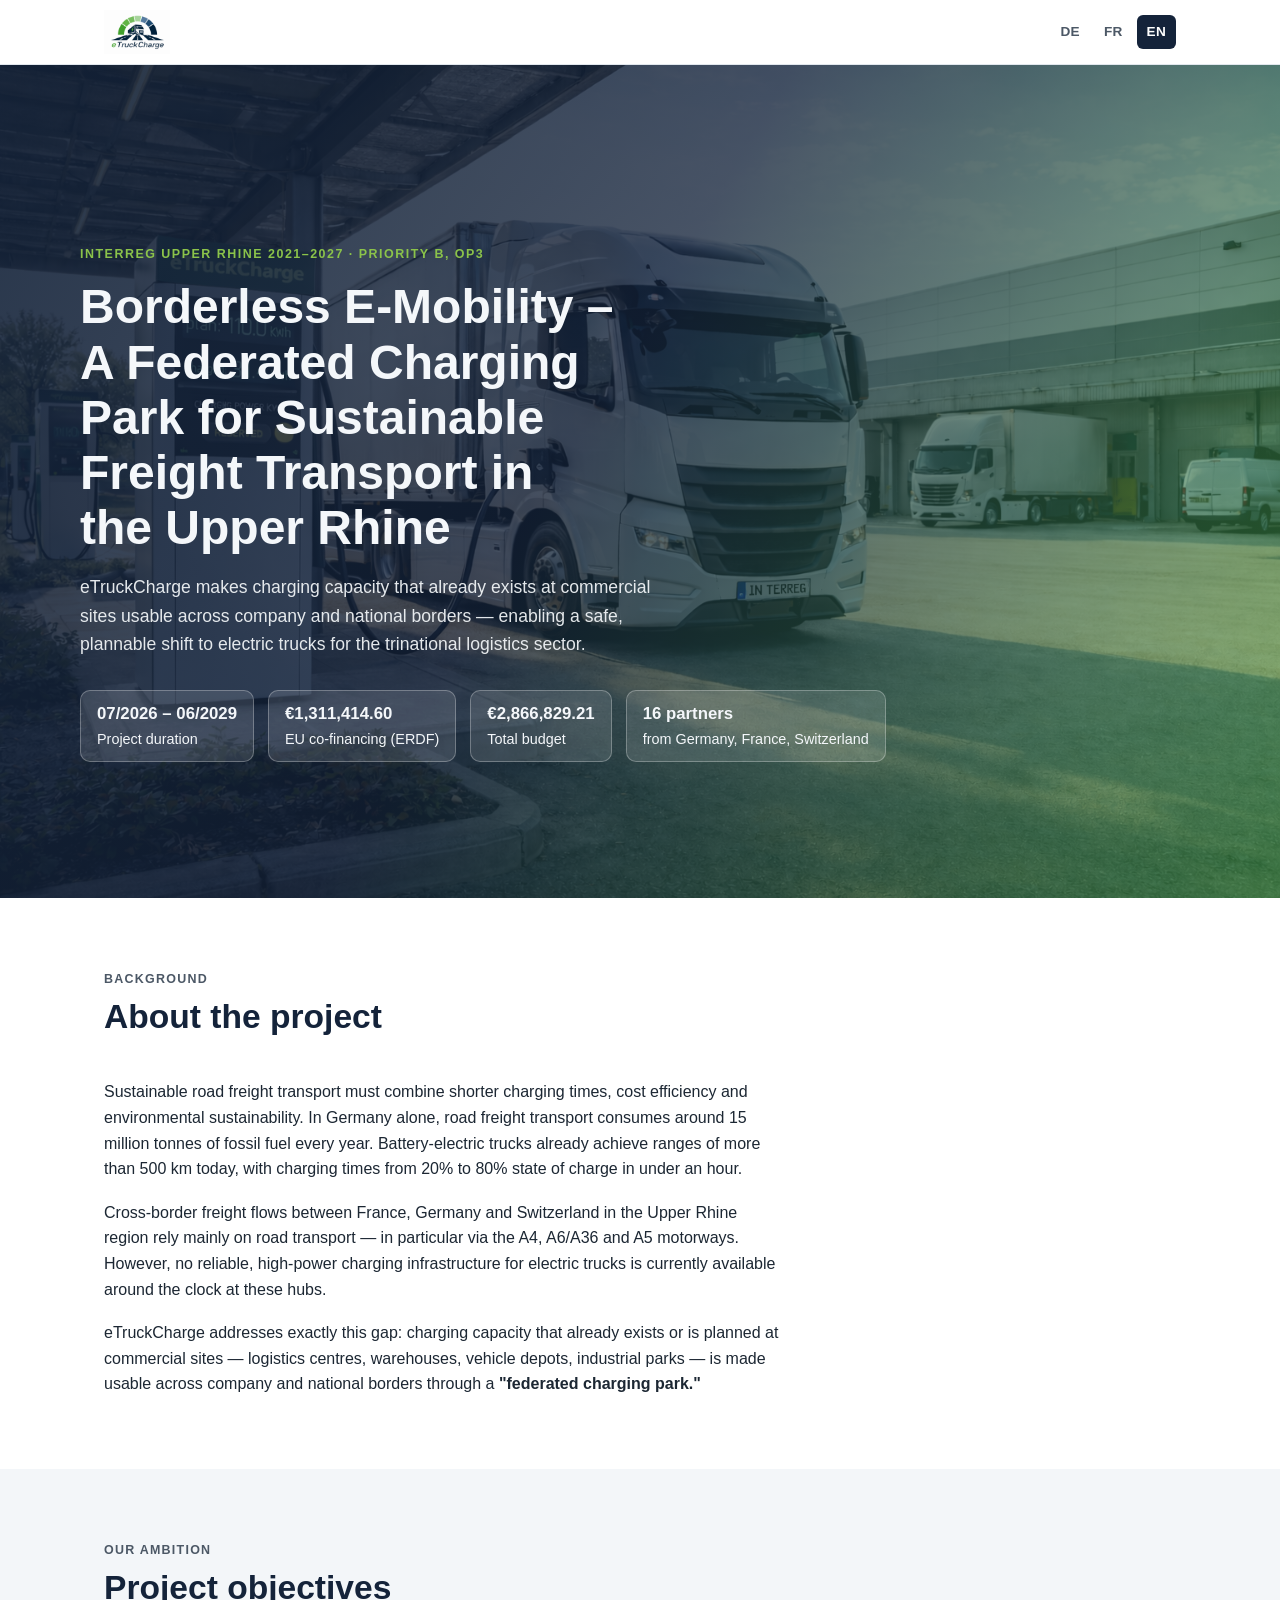
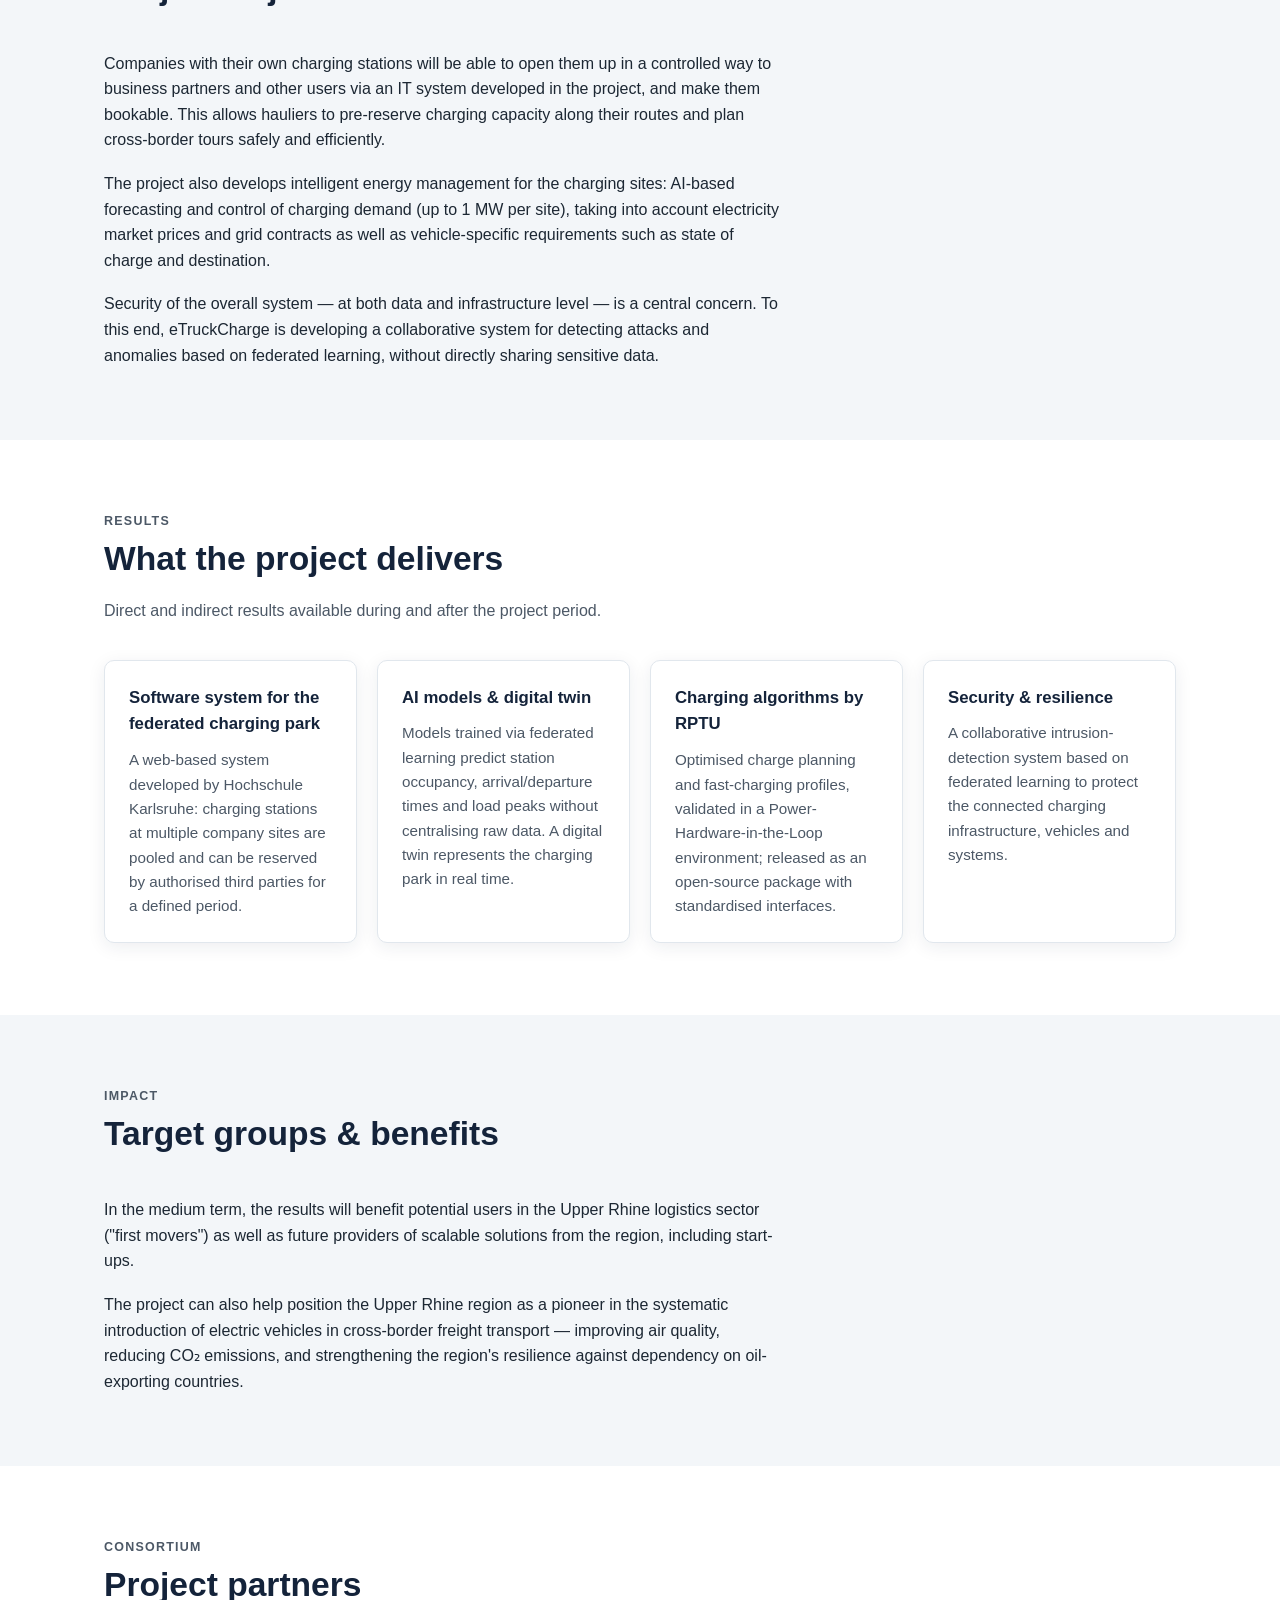
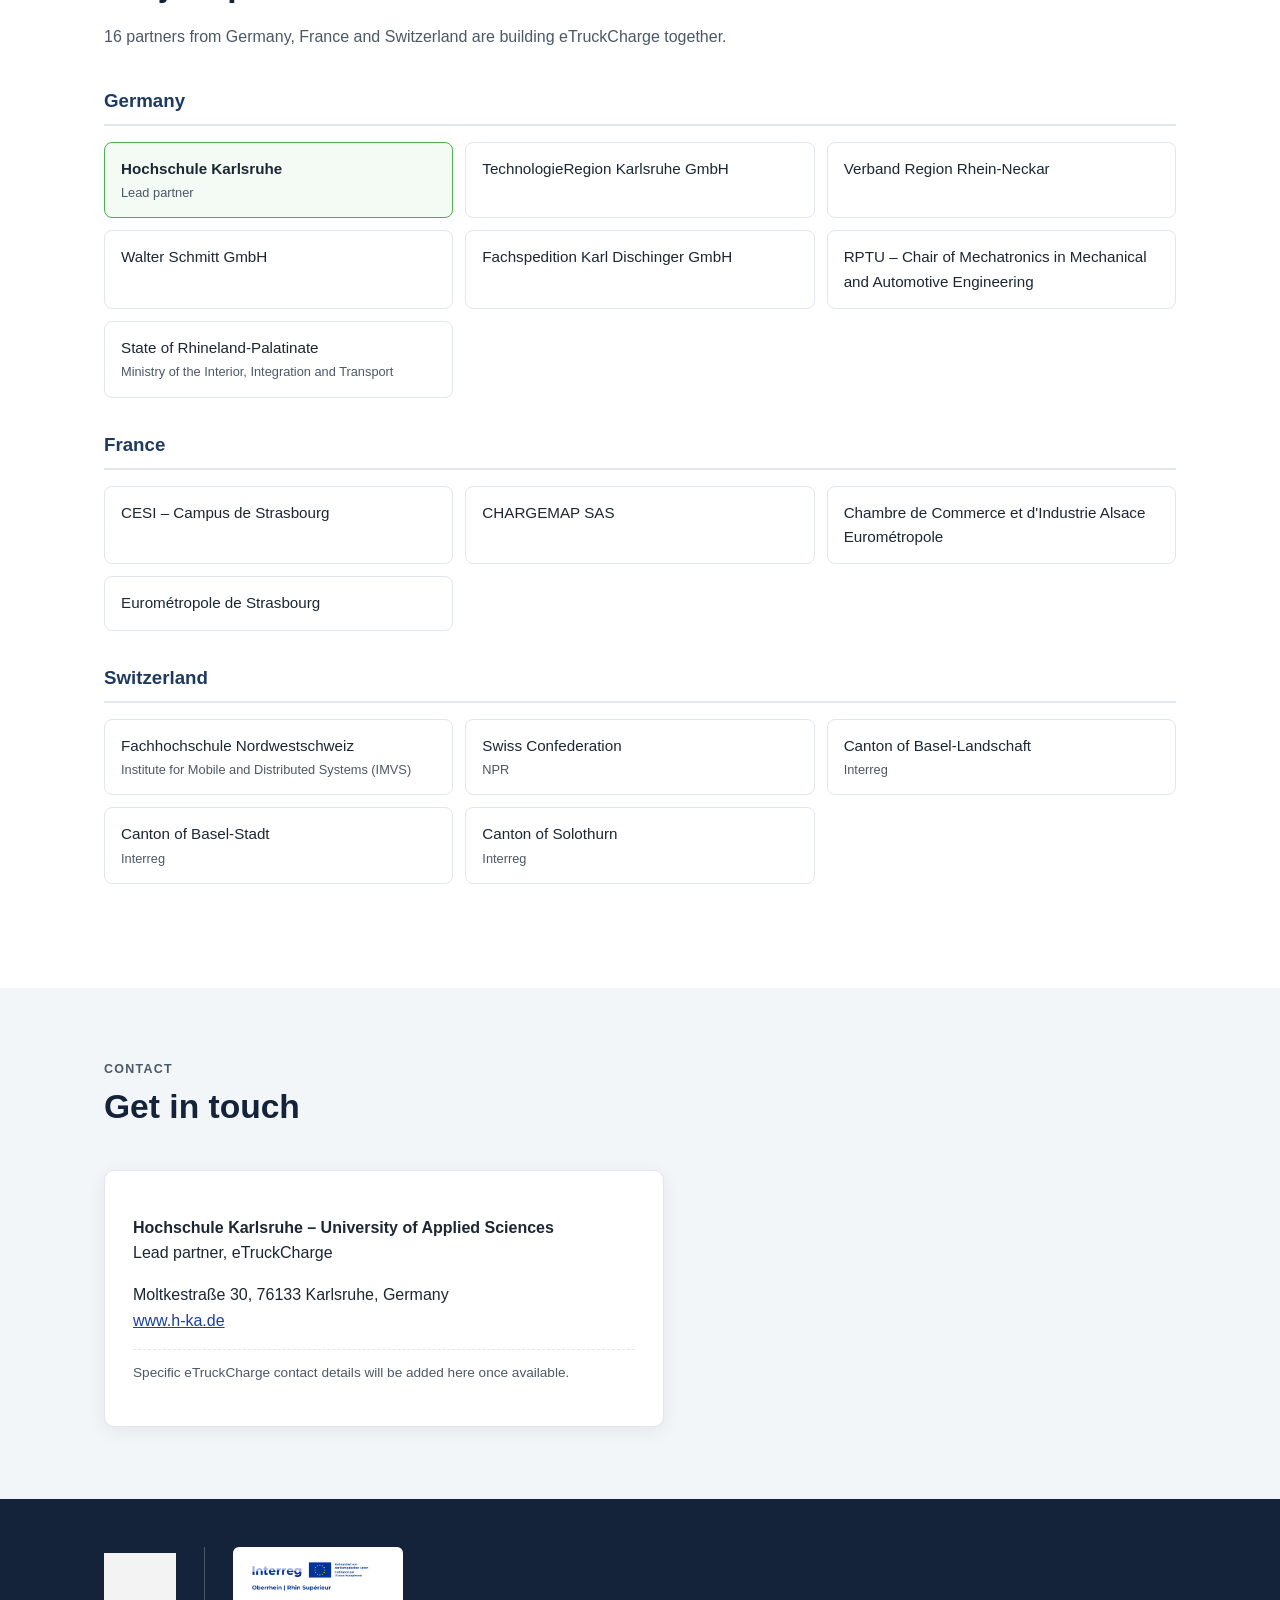
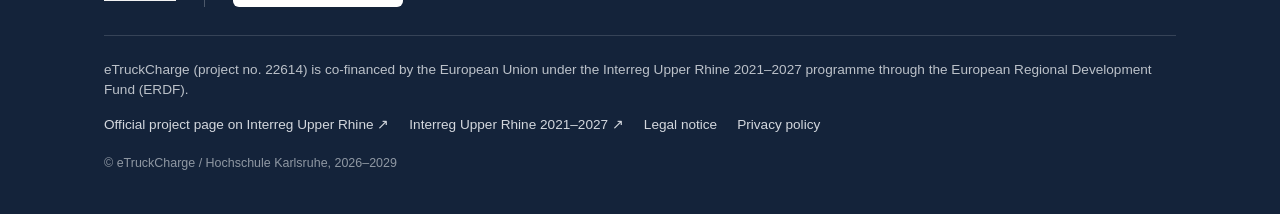
==== en/index.html @ 5d34072f "Add trilingual eTruckCharge project website (DE/FR/EN) Static one-pager per language (de/, fr/, en/)" ====
<!DOCTYPE html>
<html lang="en">
<head>
<meta charset="UTF-8">
<title>eTruckCharge – A Federated Charging Park for Sustainable Freight Transport in the Upper Rhine</title>
<meta name="description" content="eTruckCharge is an Interreg Upper Rhine project building a cross-border, federated charging park for electric trucks.">
<meta name="viewport" content="width=device-width, initial-scale=1">
<link rel="stylesheet" href="../assets/css/style.css">
<link rel="alternate" hreflang="de" href="../de/">
<link rel="alternate" hreflang="fr" href="../fr/">
<link rel="alternate" hreflang="en" href="../en/">
</head>
<body>

<header class="site-header">
  <div class="container">
    <a class="brand" href="./">
      <img src="../assets/img/logo/etruckcharge-logo.png" alt="eTruckCharge logo">
    </a>
    <ul class="lang-switch">
      <li><a href="../de/">DE</a></li>
      <li><a href="../fr/">FR</a></li>
      <li><a href="../en/" aria-current="true">EN</a></li>
    </ul>
  </div>
</header>

<main>
  <section class="hero">
    <div class="hero-media">
      <img src="../assets/img/etruckcharge-hero.png" alt="Charging station for an electric truck at a logistics site">
    </div>
    <div class="hero-content container">
      <p class="hero-eyebrow">Interreg Upper Rhine 2021–2027 · Priority B, OP3</p>
      <h1>Borderless E-Mobility – A Federated Charging Park for Sustainable Freight Transport in the Upper Rhine</h1>
      <p class="lead">
        eTruckCharge makes charging capacity that already exists at commercial sites usable
        across company and national borders — enabling a safe, plannable shift to electric
        trucks for the trinational logistics sector.
      </p>
      <ul class="fact-badges">
        <li><strong>07/2026 – 06/2029</strong>Project duration</li>
        <li><strong>€1,311,414.60</strong>EU co-financing (ERDF)</li>
        <li><strong>€2,866,829.21</strong>Total budget</li>
        <li><strong>16 partners</strong>from Germany, France, Switzerland</li>
      </ul>
    </div>
  </section>

  <section id="about">
    <div class="container">
      <div class="section-heading">
        <p class="section-kicker">Background</p>
        <h2>About the project</h2>
      </div>
      <div class="prose">
        <p>
          Sustainable road freight transport must combine shorter charging times, cost
          efficiency and environmental sustainability. In Germany alone, road freight transport
          consumes around 15 million tonnes of fossil fuel every year. Battery-electric trucks
          already achieve ranges of more than 500&nbsp;km today, with charging times from
          20% to 80% state of charge in under an hour.
        </p>
        <p>
          Cross-border freight flows between France, Germany and Switzerland in the Upper Rhine
          region rely mainly on road transport — in particular via the A4, A6/A36 and A5
          motorways. However, no reliable, high-power charging infrastructure for electric
          trucks is currently available around the clock at these hubs.
        </p>
        <p>
          eTruckCharge addresses exactly this gap: charging capacity that already exists or is
          planned at commercial sites — logistics centres, warehouses, vehicle depots,
          industrial parks — is made usable across company and national borders through a
          <strong>"federated charging park."</strong>
        </p>
      </div>
    </div>
  </section>

  <section class="alt" id="objectives">
    <div class="container">
      <div class="section-heading">
        <p class="section-kicker">Our ambition</p>
        <h2>Project objectives</h2>
      </div>
      <div class="prose">
        <p>
          Companies with their own charging stations will be able to open them up in a
          controlled way to business partners and other users via an IT system developed in
          the project, and make them bookable. This allows hauliers to pre-reserve charging
          capacity along their routes and plan cross-border tours safely and efficiently.
        </p>
        <p>
          The project also develops intelligent energy management for the charging sites:
          AI-based forecasting and control of charging demand (up to 1 MW per site), taking
          into account electricity market prices and grid contracts as well as vehicle-specific
          requirements such as state of charge and destination.
        </p>
        <p>
          Security of the overall system — at both data and infrastructure level — is a central
          concern. To this end, eTruckCharge is developing a collaborative system for detecting
          attacks and anomalies based on federated learning, without directly sharing sensitive
          data.
        </p>
      </div>
    </div>
  </section>

  <section id="results">
    <div class="container">
      <div class="section-heading">
        <p class="section-kicker">Results</p>
        <h2>What the project delivers</h2>
        <p>Direct and indirect results available during and after the project period.</p>
      </div>
      <div class="card-grid">
        <div class="card">
          <h3>Software system for the federated charging park</h3>
          <p>
            A web-based system developed by Hochschule Karlsruhe: charging stations at multiple
            company sites are pooled and can be reserved by authorised third parties for a
            defined period.
          </p>
        </div>
        <div class="card">
          <h3>AI models &amp; digital twin</h3>
          <p>
            Models trained via federated learning predict station occupancy, arrival/departure
            times and load peaks without centralising raw data. A digital twin represents the
            charging park in real time.
          </p>
        </div>
        <div class="card">
          <h3>Charging algorithms by RPTU</h3>
          <p>
            Optimised charge planning and fast-charging profiles, validated in a
            Power-Hardware-in-the-Loop environment; released as an open-source package with
            standardised interfaces.
          </p>
        </div>
        <div class="card">
          <h3>Security &amp; resilience</h3>
          <p>
            A collaborative intrusion-detection system based on federated learning to protect
            the connected charging infrastructure, vehicles and systems.
          </p>
        </div>
      </div>
    </div>
  </section>

  <section class="alt" id="target-groups">
    <div class="container">
      <div class="section-heading">
        <p class="section-kicker">Impact</p>
        <h2>Target groups &amp; benefits</h2>
      </div>
      <div class="prose">
        <p>
          In the medium term, the results will benefit potential users in the Upper Rhine
          logistics sector ("first movers") as well as future providers of scalable solutions
          from the region, including start-ups.
        </p>
        <p>
          The project can also help position the Upper Rhine region as a pioneer in the
          systematic introduction of electric vehicles in cross-border freight transport —
          improving air quality, reducing CO₂ emissions, and strengthening the region's
          resilience against dependency on oil-exporting countries.
        </p>
      </div>
    </div>
  </section>

  <section id="partners">
    <div class="container">
      <div class="section-heading">
        <p class="section-kicker">Consortium</p>
        <h2>Project partners</h2>
        <p>16 partners from Germany, France and Switzerland are building eTruckCharge together.</p>
      </div>

      <div class="partner-group">
        <h3>Germany</h3>
        <ul class="partner-list">
          <li class="lead-partner">Hochschule Karlsruhe<span class="partner-role">Lead partner</span></li>
          <li>TechnologieRegion Karlsruhe GmbH</li>
          <li>Verband Region Rhein-Neckar</li>
          <li>Walter Schmitt GmbH</li>
          <li>Fachspedition Karl Dischinger GmbH</li>
          <li>RPTU – Chair of Mechatronics in Mechanical and Automotive Engineering</li>
          <li>State of Rhineland-Palatinate <span class="partner-role">Ministry of the Interior, Integration and Transport</span></li>
        </ul>
      </div>

      <div class="partner-group">
        <h3>France</h3>
        <ul class="partner-list">
          <li>CESI – Campus de Strasbourg</li>
          <li>CHARGEMAP SAS</li>
          <li>Chambre de Commerce et d'Industrie Alsace Eurométropole</li>
          <li>Eurométropole de Strasbourg</li>
        </ul>
      </div>

      <div class="partner-group">
        <h3>Switzerland</h3>
        <ul class="partner-list">
          <li>Fachhochschule Nordwestschweiz <span class="partner-role">Institute for Mobile and Distributed Systems (IMVS)</span></li>
          <li>Swiss Confederation <span class="partner-role">NPR</span></li>
          <li>Canton of Basel-Landschaft <span class="partner-role">Interreg</span></li>
          <li>Canton of Basel-Stadt <span class="partner-role">Interreg</span></li>
          <li>Canton of Solothurn <span class="partner-role">Interreg</span></li>
        </ul>
      </div>
    </div>
  </section>

  <section class="alt" id="contact">
    <div class="container">
      <div class="section-heading">
        <p class="section-kicker">Contact</p>
        <h2>Get in touch</h2>
      </div>
      <div class="contact-box">
        <p><strong>Hochschule Karlsruhe – University of Applied Sciences</strong><br>
        Lead partner, eTruckCharge</p>
        <p>Moltkestraße 30, 76133 Karlsruhe, Germany<br>
        <a href="https://www.h-ka.de">www.h-ka.de</a></p>
        <p class="placeholder-note">
          Specific eTruckCharge contact details will be added here once available.
        </p>
      </div>
    </div>
  </section>
</main>

<footer class="site-footer">
  <div class="container">
    <div class="footer-cobranding">
      <img class="etc-logo" src="../assets/img/logo/etruckcharge-logo.png" alt="eTruckCharge">
      <span class="divider"></span>
      <img class="interreg-logo" src="../assets/img/interreg/logo-de-first.jpg" alt="Interreg Oberrhein | Rhin Supérieur – co-financed by the European Union">
    </div>
    <p class="footer-funding-note">
      eTruckCharge (project no. 22614) is co-financed by the European Union under the Interreg
      Upper Rhine 2021–2027 programme through the European Regional Development Fund (ERDF).
      <!-- The English Interreg logo variant is marked "permission requested" in the official
           asset pack; until that permission is confirmed, this page reuses the approved
           DE/FR lockup and states the funding acknowledgement in English as plain text. -->
    </p>
    <p class="footer-links">
      <a href="https://www.interreg-oberrhein.eu/projet/etruckcharge/" target="_blank" rel="noopener">Official project page on Interreg Upper Rhine ↗</a>
      <a href="https://www.interreg-oberrhein.eu/" target="_blank" rel="noopener">Interreg Upper Rhine 2021–2027 ↗</a>
      <a href="#">Legal notice</a>
      <a href="#">Privacy policy</a>
    </p>
    <p class="footer-meta">© eTruckCharge / Hochschule Karlsruhe, 2026–2029</p>
  </div>
</footer>

</body>
</html>
---- assets/css/style.css ----
/* eTruckCharge project website — shared stylesheet (DE/FR/EN) */

:root {
  --color-green: #4caf50;
  --color-green-light: #8bc34a;
  --color-navy: #14233a;
  --color-navy-soft: #1f3a5f;
  --color-steel: #5b7a9d;
  --color-interreg-blue: #1c3fa0;
  --color-bg: #ffffff;
  --color-bg-alt: #f3f6f9;
  --color-bg-dark: var(--color-navy);
  --color-text: #1c2733;
  --color-text-light: #4c5866;
  --color-text-inverse: #f4f7fa;
  --color-border: #e1e7ed;
  --max-width: 1120px;
  --radius: 10px;
  --shadow: 0 4px 18px rgba(20, 35, 58, 0.08);
  --font-base: "Segoe UI", "Helvetica Neue", Arial, sans-serif;
}

* {
  box-sizing: border-box;
}

html {
  scroll-behavior: smooth;
}

body {
  margin: 0;
  font-family: var(--font-base);
  color: var(--color-text);
  background: var(--color-bg);
  line-height: 1.6;
}

img {
  max-width: 100%;
  display: block;
}

a {
  color: var(--color-interreg-blue);
}

.container {
  max-width: var(--max-width);
  margin: 0 auto;
  padding: 0 24px;
}

/* Header */

.site-header {
  position: sticky;
  top: 0;
  z-index: 50;
  background: rgba(255, 255, 255, 0.96);
  backdrop-filter: blur(6px);
  border-bottom: 1px solid var(--color-border);
}

.site-header .container {
  display: flex;
  align-items: center;
  justify-content: space-between;
  padding-top: 10px;
  padding-bottom: 10px;
}

.site-header .brand {
  display: flex;
  align-items: center;
  gap: 10px;
  text-decoration: none;
}

.site-header .brand img {
  height: 44px;
  width: auto;
}

.lang-switch {
  display: flex;
  gap: 4px;
  list-style: none;
  margin: 0;
  padding: 0;
}

.lang-switch a {
  display: inline-block;
  padding: 6px 10px;
  border-radius: 6px;
  text-decoration: none;
  font-weight: 600;
  font-size: 0.85rem;
  color: var(--color-text-light);
  letter-spacing: 0.02em;
}

.lang-switch a[aria-current="true"] {
  background: var(--color-navy);
  color: #fff;
}

.lang-switch a:not([aria-current="true"]):hover {
  background: var(--color-bg-alt);
}

/* Hero */

.hero {
  position: relative;
  color: var(--color-text-inverse);
  overflow: hidden;
}

.hero-media {
  position: absolute;
  inset: 0;
  z-index: 0;
}

.hero-media img {
  width: 100%;
  height: 100%;
  object-fit: cover;
}

.hero-media::after {
  content: "";
  position: absolute;
  inset: 0;
  background: linear-gradient(
    120deg,
    rgba(20, 35, 58, 0.92) 0%,
    rgba(20, 35, 58, 0.78) 45%,
    rgba(76, 175, 80, 0.55) 100%
  );
}

.hero-content {
  position: relative;
  z-index: 1;
  padding: 96px 0 64px;
}

.hero-eyebrow {
  display: inline-block;
  text-transform: uppercase;
  letter-spacing: 0.12em;
  font-size: 0.78rem;
  font-weight: 700;
  color: var(--color-green-light);
  margin-bottom: 14px;
}

.hero h1 {
  font-size: clamp(2rem, 4.2vw, 3rem);
  line-height: 1.15;
  margin: 0 0 18px;
  max-width: 20ch;
}

.hero p.lead {
  font-size: 1.1rem;
  max-width: 62ch;
  color: rgba(244, 247, 250, 0.92);
  margin: 0 0 32px;
}

.fact-badges {
  display: flex;
  flex-wrap: wrap;
  gap: 14px;
  list-style: none;
  padding: 0;
  margin: 0;
}

.fact-badges li {
  background: rgba(255, 255, 255, 0.12);
  border: 1px solid rgba(255, 255, 255, 0.28);
  border-radius: var(--radius);
  padding: 10px 16px;
  font-size: 0.9rem;
}

.fact-badges strong {
  display: block;
  font-size: 1.05rem;
}

/* Sections */

section {
  padding: 72px 0;
}

section.alt {
  background: var(--color-bg-alt);
}

.section-heading {
  max-width: 760px;
  margin: 0 0 36px;
}

.section-kicker {
  text-transform: uppercase;
  letter-spacing: 0.1em;
  font-size: 0.78rem;
  font-weight: 700;
  color: var(--color-green);
  margin: 0 0 8px;
}

.section-heading h2 {
  font-size: clamp(1.6rem, 3vw, 2.1rem);
  margin: 0 0 12px;
  color: var(--color-navy);
}

.section-heading p {
  color: var(--color-text-light);
  margin: 0;
}

.prose p {
  max-width: 76ch;
  margin: 0 0 18px;
}

.prose p:last-child {
  margin-bottom: 0;
}

/* Results / target group cards */

.card-grid {
  display: grid;
  grid-template-columns: repeat(auto-fit, minmax(240px, 1fr));
  gap: 20px;
  margin-top: 8px;
}

.card {
  background: #fff;
  border: 1px solid var(--color-border);
  border-radius: var(--radius);
  padding: 24px;
  box-shadow: var(--shadow);
}

.card h3 {
  margin: 0 0 10px;
  font-size: 1.05rem;
  color: var(--color-navy);
}

.card p {
  margin: 0;
  color: var(--color-text-light);
  font-size: 0.95rem;
}

/* Partners */

.partner-group {
  margin-bottom: 32px;
}

.partner-group h3 {
  color: var(--color-navy-soft);
  border-bottom: 2px solid var(--color-border);
  padding-bottom: 8px;
  margin-bottom: 16px;
}

.partner-list {
  list-style: none;
  margin: 0;
  padding: 0;
  display: grid;
  grid-template-columns: repeat(auto-fit, minmax(260px, 1fr));
  gap: 12px;
}

.partner-list li {
  background: #fff;
  border: 1px solid var(--color-border);
  border-radius: 8px;
  padding: 14px 16px;
  font-size: 0.95rem;
}

.partner-list li.lead-partner {
  border-color: var(--color-green);
  background: #f4faf4;
  font-weight: 600;
}

.partner-role {
  display: block;
  font-weight: 400;
  font-size: 0.8rem;
  color: var(--color-text-light);
  margin-top: 2px;
}

/* Contact */

.contact-box {
  background: #fff;
  border: 1px solid var(--color-border);
  border-radius: var(--radius);
  padding: 28px;
  box-shadow: var(--shadow);
  max-width: 560px;
}

.contact-box .placeholder-note {
  font-size: 0.85rem;
  color: var(--color-text-light);
  border-top: 1px dashed var(--color-border);
  margin-top: 16px;
  padding-top: 12px;
}

/* Footer */

.site-footer {
  background: var(--color-navy);
  color: rgba(244, 247, 250, 0.85);
  padding: 48px 0 28px;
}

.footer-cobranding {
  display: flex;
  flex-wrap: wrap;
  align-items: center;
  gap: 28px;
  padding-bottom: 28px;
  margin-bottom: 24px;
  border-bottom: 1px solid rgba(244, 247, 250, 0.15);
}

.footer-cobranding img.etc-logo {
  height: 48px;
  width: auto;
  filter: brightness(0) invert(1);
  opacity: 0.95;
}

.footer-cobranding .divider {
  width: 1px;
  align-self: stretch;
  background: rgba(244, 247, 250, 0.25);
}

.footer-cobranding img.interreg-logo {
  height: 60px;
  width: auto;
  background: #fff;
  padding: 8px 12px;
  border-radius: 6px;
}

.footer-funding-note {
  font-size: 0.85rem;
  line-height: 1.5;
  color: rgba(244, 247, 250, 0.75);
}

.footer-links {
  display: flex;
  flex-wrap: wrap;
  gap: 8px 20px;
  font-size: 0.85rem;
  margin-bottom: 18px;
}

.footer-links a {
  color: rgba(244, 247, 250, 0.85);
  text-decoration: none;
}

.footer-links a:hover {
  text-decoration: underline;
}

.footer-meta {
  font-size: 0.78rem;
  color: rgba(244, 247, 250, 0.55);
}

@media (max-width: 640px) {
  .hero-content {
    padding: 76px 0 48px;
  }

  section {
    padding: 52px 0;
  }

  .footer-cobranding {
    flex-direction: column;
    align-items: flex-start;
  }

  .footer-cobranding .divider {
    display: none;
  }
}
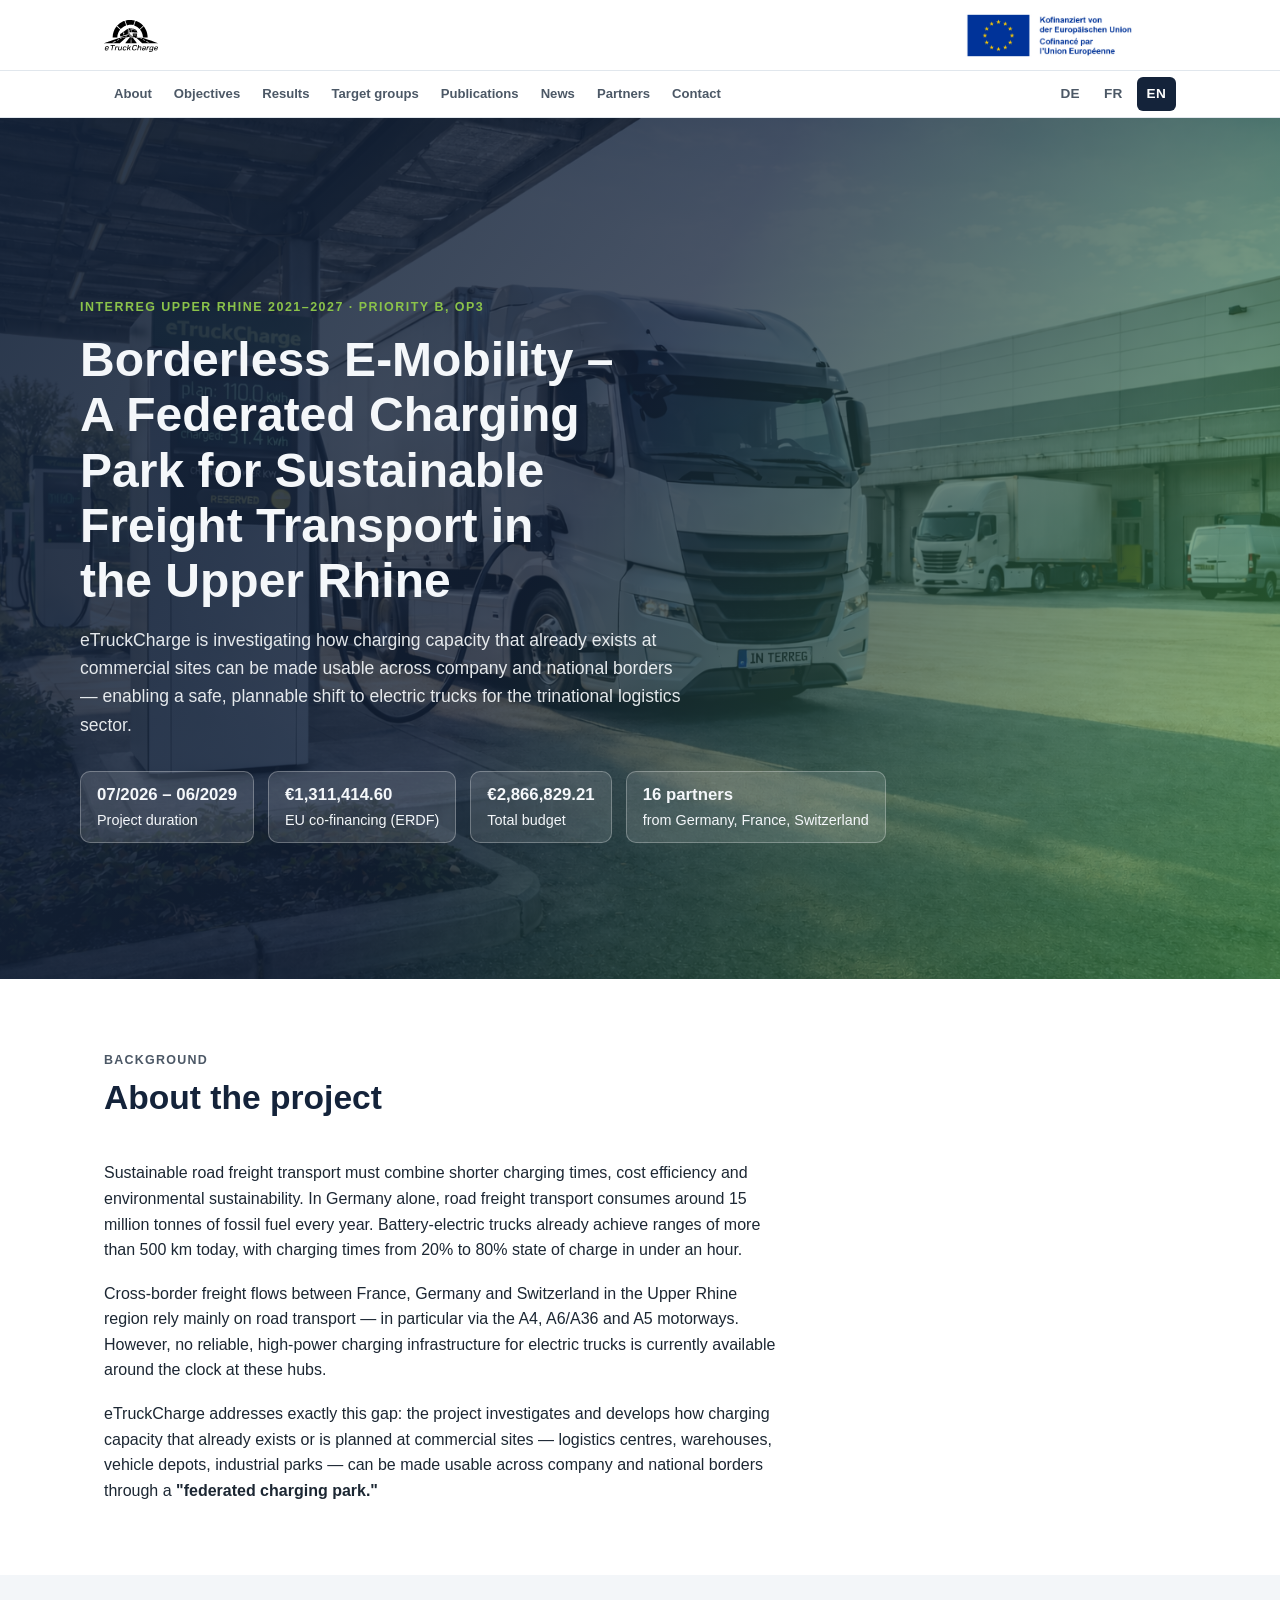
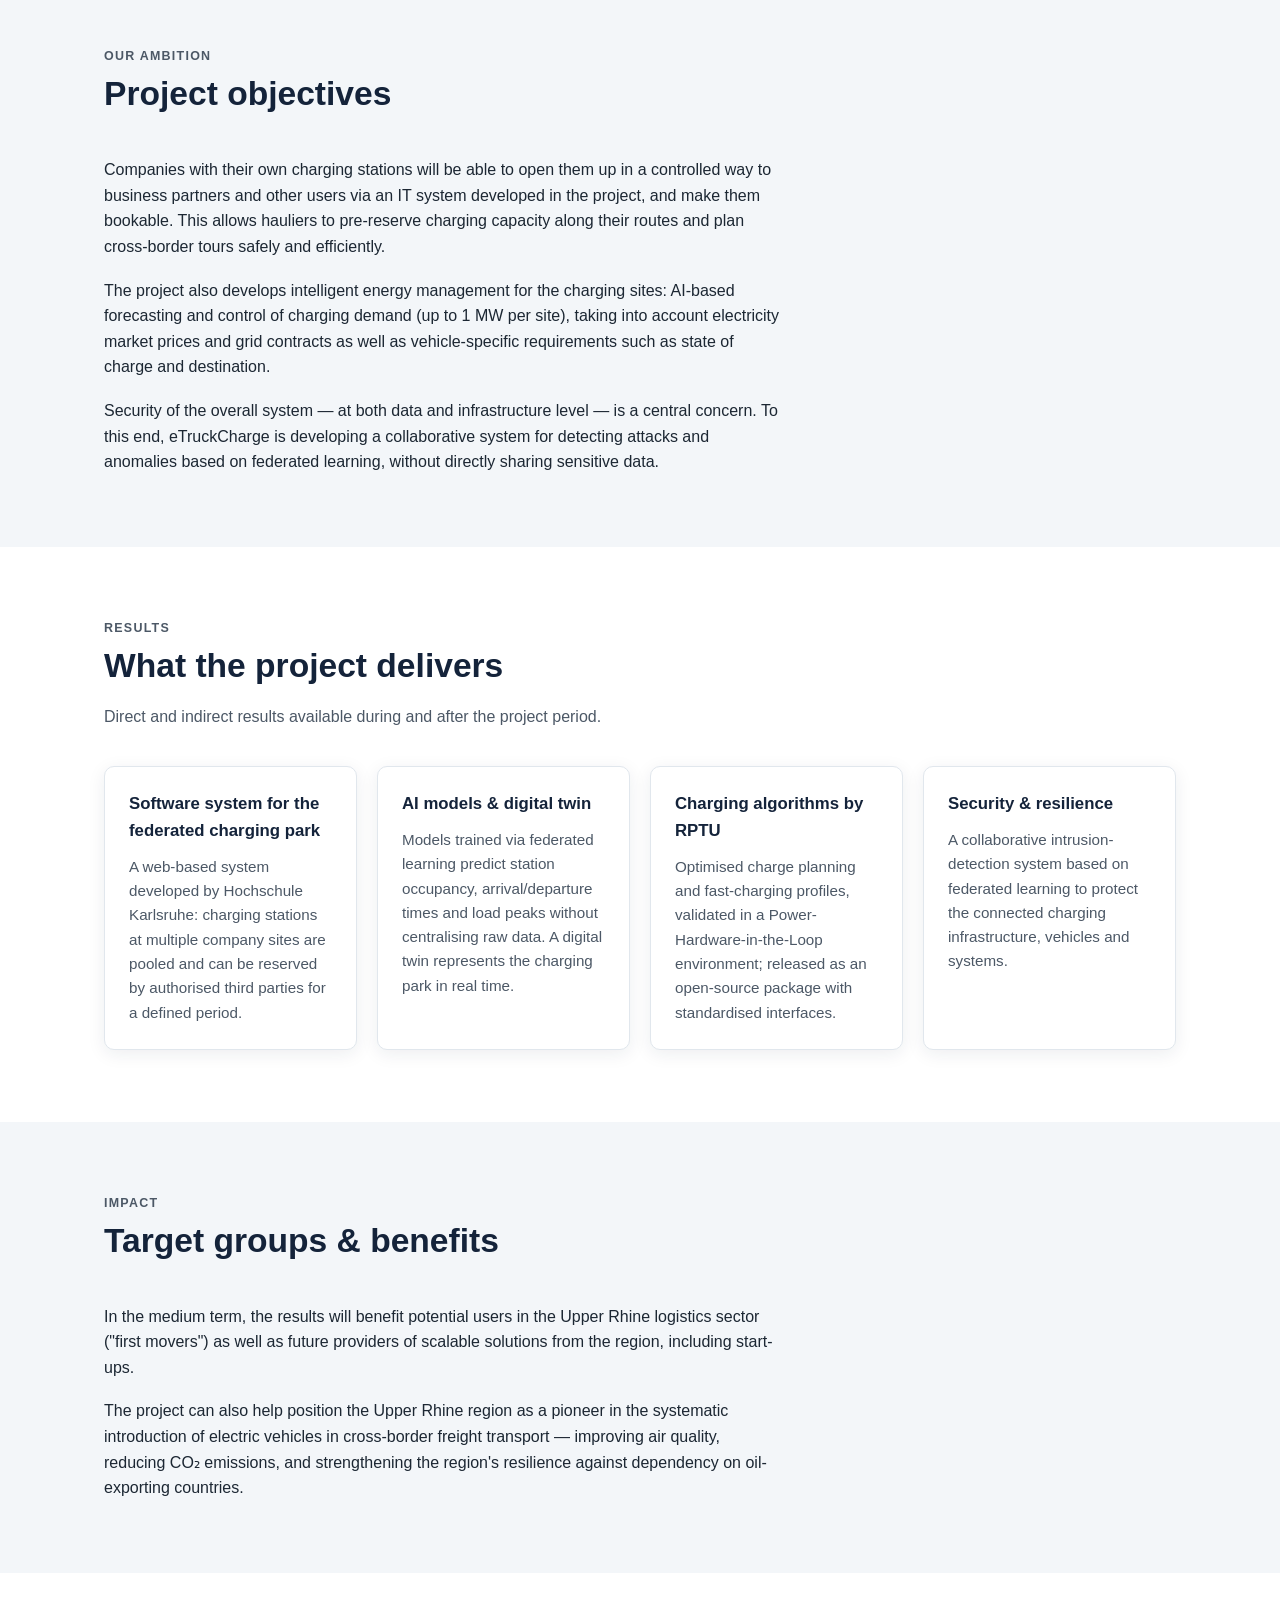
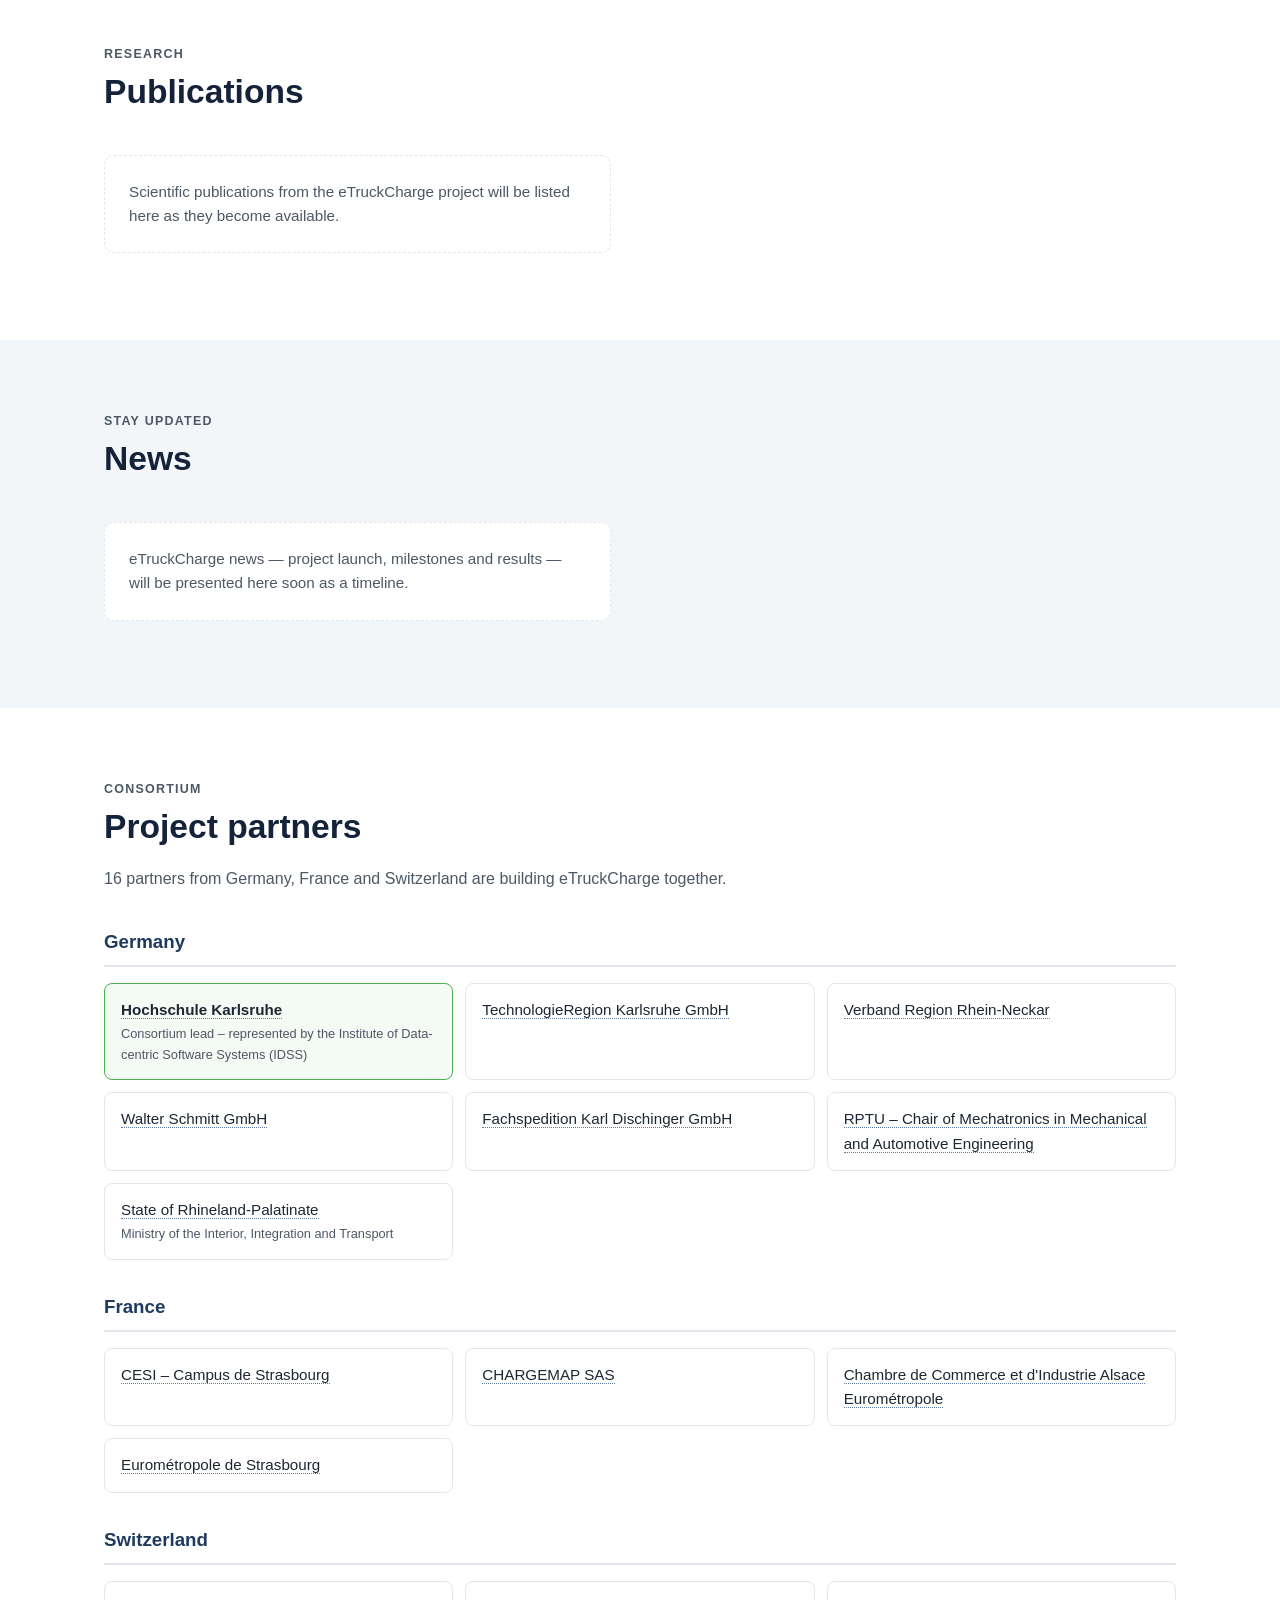
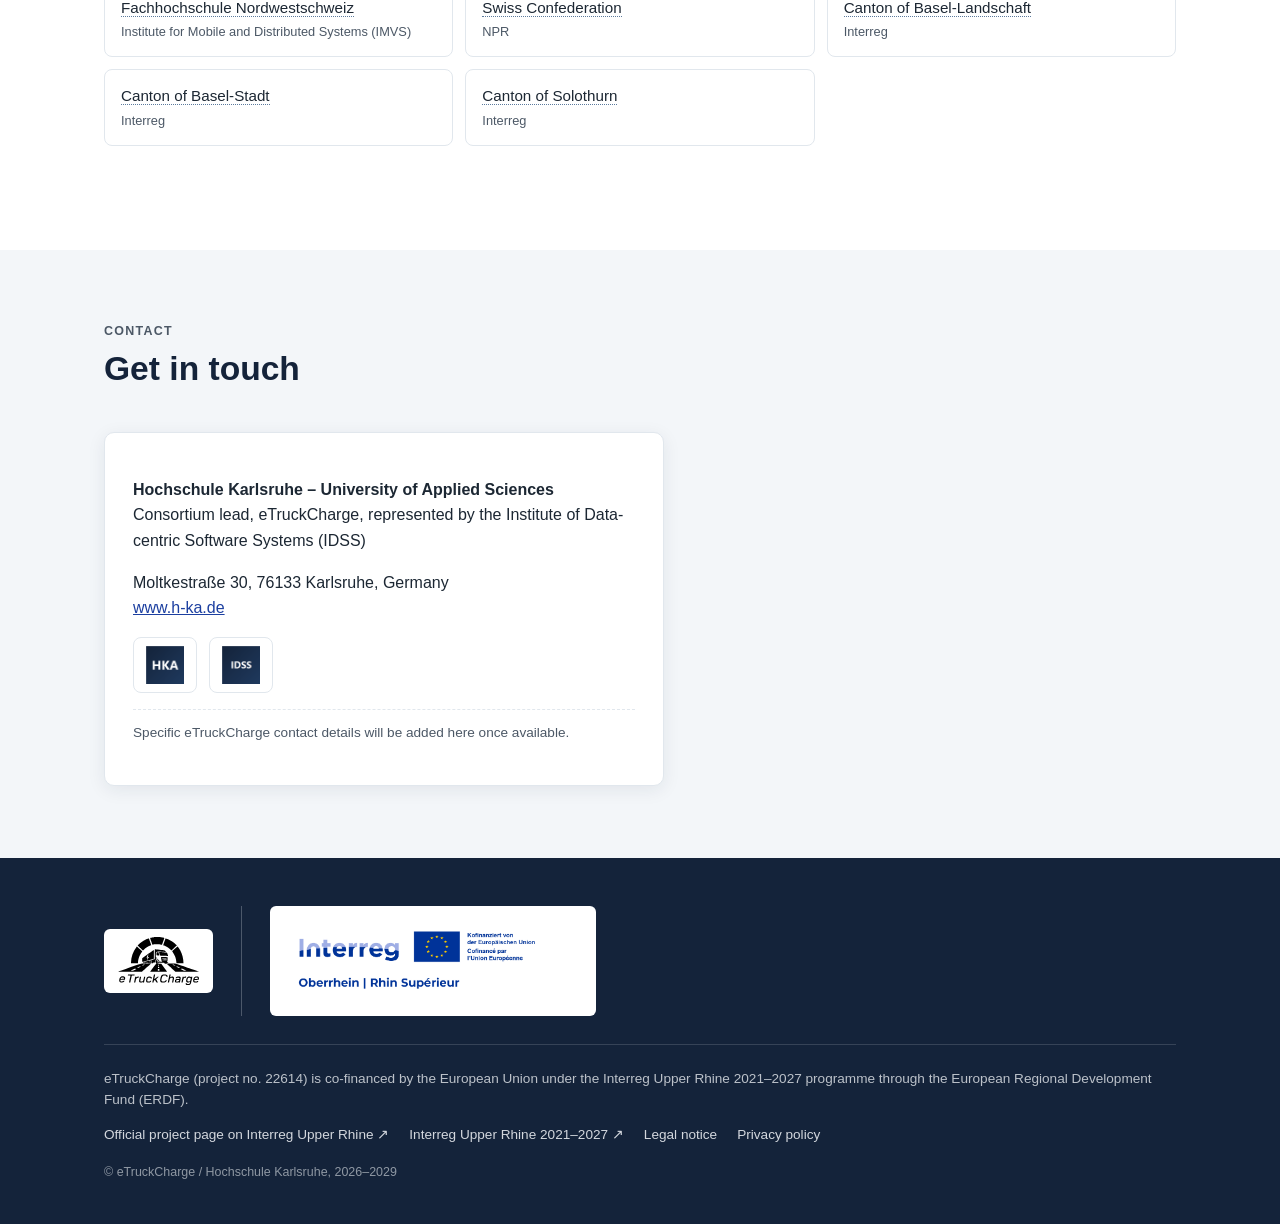
==== commit 7ef1433e: "Correct project framing, add nav, partner logos, and fix EU visibility rules - Fix hero and about-se" ====
--- a/en/index.html
+++ b/en/index.html
@@ -13,15 +13,34 @@
 <body>
 
 <header class="site-header">
-  <div class="container">
-    <a class="brand" href="./">
-      <img src="../assets/img/logo/etruckcharge-logo.png" alt="eTruckCharge logo">
-    </a>
-    <ul class="lang-switch">
-      <li><a href="../de/">DE</a></li>
-      <li><a href="../fr/">FR</a></li>
-      <li><a href="../en/" aria-current="true">EN</a></li>
-    </ul>
+  <div class="header-top">
+    <div class="container">
+      <a class="brand" href="./">
+        <img src="../assets/img/logo/etruckcharge-logo.svg" alt="eTruckCharge logo">
+      </a>
+      <span class="eu-emblem">
+        <img src="../assets/img/interreg/eu-emblem-de.png" alt="Co-financed by the European Union – Interreg Upper Rhine">
+      </span>
+    </div>
+  </div>
+  <div class="header-bottom">
+    <div class="container">
+      <ul class="site-nav">
+        <li><a href="#about">About</a></li>
+        <li><a href="#objectives">Objectives</a></li>
+        <li><a href="#results">Results</a></li>
+        <li><a href="#target-groups">Target groups</a></li>
+        <li><a href="#publications">Publications</a></li>
+        <li><a href="#news">News</a></li>
+        <li><a href="#partners">Partners</a></li>
+        <li><a href="#contact">Contact</a></li>
+      </ul>
+      <ul class="lang-switch">
+        <li><a href="../de/">DE</a></li>
+        <li><a href="../fr/">FR</a></li>
+        <li><a href="../en/" aria-current="true">EN</a></li>
+      </ul>
+    </div>
   </div>
 </header>
 
@@ -34,9 +53,9 @@
       <p class="hero-eyebrow">Interreg Upper Rhine 2021–2027 · Priority B, OP3</p>
       <h1>Borderless E-Mobility – A Federated Charging Park for Sustainable Freight Transport in the Upper Rhine</h1>
       <p class="lead">
-        eTruckCharge makes charging capacity that already exists at commercial sites usable
-        across company and national borders — enabling a safe, plannable shift to electric
-        trucks for the trinational logistics sector.
+        eTruckCharge is investigating how charging capacity that already exists at commercial
+        sites can be made usable across company and national borders — enabling a safe,
+        plannable shift to electric trucks for the trinational logistics sector.
       </p>
       <ul class="fact-badges">
         <li><strong>07/2026 – 06/2029</strong>Project duration</li>
@@ -68,10 +87,10 @@
           trucks is currently available around the clock at these hubs.
         </p>
         <p>
-          eTruckCharge addresses exactly this gap: charging capacity that already exists or is
-          planned at commercial sites — logistics centres, warehouses, vehicle depots,
-          industrial parks — is made usable across company and national borders through a
-          <strong>"federated charging park."</strong>
+          eTruckCharge addresses exactly this gap: the project investigates and develops how
+          charging capacity that already exists or is planned at commercial sites — logistics
+          centres, warehouses, vehicle depots, industrial parks — can be made usable across
+          company and national borders through a <strong>"federated charging park."</strong>
         </p>
       </div>
     </div>
@@ -171,6 +190,32 @@
     </div>
   </section>
 
+  <section id="publications">
+    <div class="container">
+      <div class="section-heading">
+        <p class="section-kicker">Research</p>
+        <h2>Publications</h2>
+      </div>
+      <p class="coming-soon">
+        Scientific publications from the eTruckCharge project will be listed here as they
+        become available.
+      </p>
+    </div>
+  </section>
+
+  <section class="alt" id="news">
+    <div class="container">
+      <div class="section-heading">
+        <p class="section-kicker">Stay updated</p>
+        <h2>News</h2>
+      </div>
+      <p class="coming-soon">
+        eTruckCharge news — project launch, milestones and results — will be presented here
+        soon as a timeline.
+      </p>
+    </div>
+  </section>
+
   <section id="partners">
     <div class="container">
       <div class="section-heading">
@@ -182,34 +227,89 @@
       <div class="partner-group">
         <h3>Germany</h3>
         <ul class="partner-list">
-          <li class="lead-partner">Hochschule Karlsruhe<span class="partner-role">Lead partner</span></li>
-          <li>TechnologieRegion Karlsruhe GmbH</li>
-          <li>Verband Region Rhein-Neckar</li>
-          <li>Walter Schmitt GmbH</li>
-          <li>Fachspedition Karl Dischinger GmbH</li>
-          <li>RPTU – Chair of Mechatronics in Mechanical and Automotive Engineering</li>
-          <li>State of Rhineland-Palatinate <span class="partner-role">Ministry of the Interior, Integration and Transport</span></li>
+          <li class="lead-partner">
+            <span class="partner-name" tabindex="0">Hochschule Karlsruhe</span>
+            <span class="partner-role">Consortium lead – represented by the Institute of Data-centric Software Systems (IDSS)</span>
+            <span class="partner-logo-preview"><img src="../assets/img/partners/hka.png" alt="Hochschule Karlsruhe logo"></span>
+          </li>
+          <li>
+            <span class="partner-name" tabindex="0">TechnologieRegion Karlsruhe GmbH</span>
+            <span class="partner-logo-preview"><img src="../assets/img/partners/trk.png" alt="TechnologieRegion Karlsruhe GmbH logo"></span>
+          </li>
+          <li>
+            <span class="partner-name" tabindex="0">Verband Region Rhein-Neckar</span>
+            <span class="partner-logo-preview"><img src="../assets/img/partners/vrrn.png" alt="Verband Region Rhein-Neckar logo"></span>
+          </li>
+          <li>
+            <span class="partner-name" tabindex="0">Walter Schmitt GmbH</span>
+            <span class="partner-logo-preview"><img src="../assets/img/partners/schmitt.png" alt="Walter Schmitt GmbH logo"></span>
+          </li>
+          <li>
+            <span class="partner-name" tabindex="0">Fachspedition Karl Dischinger GmbH</span>
+            <span class="partner-logo-preview"><img src="../assets/img/partners/dischinger.png" alt="Fachspedition Karl Dischinger GmbH logo"></span>
+          </li>
+          <li>
+            <span class="partner-name" tabindex="0">RPTU – Chair of Mechatronics in Mechanical and Automotive Engineering</span>
+            <span class="partner-logo-preview"><img src="../assets/img/partners/rptu.png" alt="RPTU logo"></span>
+          </li>
+          <li>
+            <span class="partner-name" tabindex="0">State of Rhineland-Palatinate</span>
+            <span class="partner-role">Ministry of the Interior, Integration and Transport</span>
+            <span class="partner-logo-preview"><img src="../assets/img/partners/rlp.png" alt="State of Rhineland-Palatinate logo"></span>
+          </li>
         </ul>
       </div>
 
       <div class="partner-group">
         <h3>France</h3>
         <ul class="partner-list">
-          <li>CESI – Campus de Strasbourg</li>
-          <li>CHARGEMAP SAS</li>
-          <li>Chambre de Commerce et d'Industrie Alsace Eurométropole</li>
-          <li>Eurométropole de Strasbourg</li>
+          <li>
+            <span class="partner-name" tabindex="0">CESI – Campus de Strasbourg</span>
+            <span class="partner-logo-preview"><img src="../assets/img/partners/cesi.png" alt="CESI logo"></span>
+          </li>
+          <li>
+            <span class="partner-name" tabindex="0">CHARGEMAP SAS</span>
+            <span class="partner-logo-preview"><img src="../assets/img/partners/chargemap.png" alt="CHARGEMAP SAS logo"></span>
+          </li>
+          <li>
+            <span class="partner-name" tabindex="0">Chambre de Commerce et d'Industrie Alsace Eurométropole</span>
+            <span class="partner-logo-preview"><img src="../assets/img/partners/cci-alsace.png" alt="CCI Alsace Eurométropole logo"></span>
+          </li>
+          <li>
+            <span class="partner-name" tabindex="0">Eurométropole de Strasbourg</span>
+            <span class="partner-logo-preview"><img src="../assets/img/partners/strasbourg.png" alt="Eurométropole de Strasbourg logo"></span>
+          </li>
         </ul>
       </div>
 
       <div class="partner-group">
         <h3>Switzerland</h3>
         <ul class="partner-list">
-          <li>Fachhochschule Nordwestschweiz <span class="partner-role">Institute for Mobile and Distributed Systems (IMVS)</span></li>
-          <li>Swiss Confederation <span class="partner-role">NPR</span></li>
-          <li>Canton of Basel-Landschaft <span class="partner-role">Interreg</span></li>
-          <li>Canton of Basel-Stadt <span class="partner-role">Interreg</span></li>
-          <li>Canton of Solothurn <span class="partner-role">Interreg</span></li>
+          <li>
+            <span class="partner-name" tabindex="0">Fachhochschule Nordwestschweiz</span>
+            <span class="partner-role">Institute for Mobile and Distributed Systems (IMVS)</span>
+            <span class="partner-logo-preview"><img src="../assets/img/partners/fhnw.png" alt="Fachhochschule Nordwestschweiz logo"></span>
+          </li>
+          <li>
+            <span class="partner-name" tabindex="0">Swiss Confederation</span>
+            <span class="partner-role">NPR</span>
+            <span class="partner-logo-preview"><img src="../assets/img/partners/ch-npr.png" alt="Swiss Confederation logo"></span>
+          </li>
+          <li>
+            <span class="partner-name" tabindex="0">Canton of Basel-Landschaft</span>
+            <span class="partner-role">Interreg</span>
+            <span class="partner-logo-preview"><img src="../assets/img/partners/basel-landschaft.png" alt="Canton of Basel-Landschaft logo"></span>
+          </li>
+          <li>
+            <span class="partner-name" tabindex="0">Canton of Basel-Stadt</span>
+            <span class="partner-role">Interreg</span>
+            <span class="partner-logo-preview"><img src="../assets/img/partners/basel-stadt.png" alt="Canton of Basel-Stadt logo"></span>
+          </li>
+          <li>
+            <span class="partner-name" tabindex="0">Canton of Solothurn</span>
+            <span class="partner-role">Interreg</span>
+            <span class="partner-logo-preview"><img src="../assets/img/partners/solothurn.png" alt="Canton of Solothurn logo"></span>
+          </li>
         </ul>
       </div>
     </div>
@@ -223,9 +323,14 @@
       </div>
       <div class="contact-box">
         <p><strong>Hochschule Karlsruhe – University of Applied Sciences</strong><br>
-        Lead partner, eTruckCharge</p>
+        Consortium lead, eTruckCharge, represented by the Institute of Data-centric Software
+        Systems (IDSS)</p>
         <p>Moltkestraße 30, 76133 Karlsruhe, Germany<br>
         <a href="https://www.h-ka.de">www.h-ka.de</a></p>
+        <div class="hka-logos">
+          <img src="../assets/img/partners/hka.png" alt="Hochschule Karlsruhe logo">
+          <img src="../assets/img/partners/idss.png" alt="Institute of Data-centric Software Systems (IDSS) logo">
+        </div>
         <p class="placeholder-note">
           Specific eTruckCharge contact details will be added here once available.
         </p>
@@ -237,7 +342,7 @@
 <footer class="site-footer">
   <div class="container">
     <div class="footer-cobranding">
-      <img class="etc-logo" src="../assets/img/logo/etruckcharge-logo.png" alt="eTruckCharge">
+      <img class="etc-logo" src="../assets/img/logo/etruckcharge-logo.svg" alt="eTruckCharge">
       <span class="divider"></span>
       <img class="interreg-logo" src="../assets/img/interreg/logo-de-first.jpg" alt="Interreg Oberrhein | Rhin Supérieur – co-financed by the European Union">
     </div>
--- a/assets/css/style.css
+++ b/assets/css/style.css
@@ -57,17 +57,18 @@
   position: sticky;
   top: 0;
   z-index: 50;
-  background: rgba(255, 255, 255, 0.96);
+  background: rgba(255, 255, 255, 0.97);
   backdrop-filter: blur(6px);
   border-bottom: 1px solid var(--color-border);
 }
 
-.site-header .container {
+.header-top .container {
   display: flex;
   align-items: center;
   justify-content: space-between;
+  gap: 20px;
   padding-top: 10px;
-  padding-bottom: 10px;
+  padding-bottom: 8px;
 }
 
 .site-header .brand {
@@ -75,15 +76,73 @@
   align-items: center;
   gap: 10px;
   text-decoration: none;
-}
-
+  flex-shrink: 0;
+}
+
+/* eTruckCharge's own logo stays visibly smaller than the EU emblem on the
+   right, per Interreg/EU funding-visibility rules on relative logo size. */
 .site-header .brand img {
-  height: 44px;
-  width: auto;
+  height: 32px;
+  width: auto;
+}
+
+.header-top .eu-emblem {
+  flex-shrink: 0;
+}
+
+.header-top .eu-emblem img {
+  height: 52px;
+  width: auto;
+  display: block;
+}
+
+.header-bottom {
+  border-top: 1px solid var(--color-border);
+}
+
+.header-bottom .container {
+  display: flex;
+  align-items: center;
+  justify-content: space-between;
+  gap: 16px;
+  padding-top: 6px;
+  padding-bottom: 6px;
+}
+
+.site-nav {
+  display: flex;
+  flex-wrap: nowrap;
+  overflow-x: auto;
+  gap: 2px;
+  list-style: none;
+  margin: 0;
+  padding: 0;
+  scrollbar-width: none;
+}
+
+.site-nav::-webkit-scrollbar {
+  display: none;
+}
+
+.site-nav a {
+  display: inline-block;
+  white-space: nowrap;
+  padding: 6px 10px;
+  border-radius: 6px;
+  text-decoration: none;
+  font-size: 0.82rem;
+  font-weight: 600;
+  color: var(--color-text-light);
+}
+
+.site-nav a:hover {
+  background: var(--color-bg-alt);
+  color: var(--color-navy);
 }
 
 .lang-switch {
   display: flex;
+  flex-shrink: 0;
   gap: 4px;
   list-style: none;
   margin: 0;
@@ -290,6 +349,7 @@
 }
 
 .partner-list li {
+  position: relative;
   background: #fff;
   border: 1px solid var(--color-border);
   border-radius: 8px;
@@ -309,6 +369,78 @@
   font-size: 0.8rem;
   color: var(--color-text-light);
   margin-top: 2px;
+}
+
+/* Partner name reveals its logo on hover/focus (keyboard-accessible via
+   tabindex on .partner-name and :focus-within on the list item). */
+.partner-name {
+  border-bottom: 1px dotted var(--color-steel);
+  cursor: default;
+}
+
+.partner-name:focus-visible {
+  outline: 2px solid var(--color-interreg-blue);
+  outline-offset: 2px;
+}
+
+.partner-logo-preview {
+  position: absolute;
+  left: 14px;
+  bottom: calc(100% + 8px);
+  z-index: 10;
+  display: flex;
+  align-items: center;
+  background: #fff;
+  border: 1px solid var(--color-border);
+  border-radius: 8px;
+  box-shadow: var(--shadow);
+  padding: 10px 12px;
+  opacity: 0;
+  visibility: hidden;
+  transform: translateY(6px);
+  transition: opacity 0.15s ease, transform 0.15s ease;
+  pointer-events: none;
+}
+
+.partner-list li:hover .partner-logo-preview,
+.partner-list li:focus-within .partner-logo-preview {
+  opacity: 1;
+  visibility: visible;
+  transform: translateY(0);
+}
+
+.partner-logo-preview img {
+  height: 44px;
+  width: auto;
+  max-width: 160px;
+}
+
+.hka-logos {
+  display: flex;
+  flex-wrap: wrap;
+  gap: 12px;
+  margin: 16px 0 0;
+}
+
+.hka-logos img {
+  height: 56px;
+  width: auto;
+  border: 1px solid var(--color-border);
+  border-radius: 8px;
+  padding: 8px 12px;
+  background: #fff;
+}
+
+/* Publications / news (placeholder until content is available) */
+
+.coming-soon {
+  background: #fff;
+  border: 1px dashed var(--color-border);
+  border-radius: var(--radius);
+  padding: 24px;
+  color: var(--color-text-light);
+  font-size: 0.95rem;
+  max-width: 60ch;
 }
 
 /* Contact */
@@ -349,10 +481,11 @@
 }
 
 .footer-cobranding img.etc-logo {
-  height: 48px;
-  width: auto;
-  filter: brightness(0) invert(1);
-  opacity: 0.95;
+  height: 64px;
+  width: auto;
+  background: #fff;
+  padding: 8px 14px;
+  border-radius: 6px;
 }
 
 .footer-cobranding .divider {
@@ -362,10 +495,18 @@
 }
 
 .footer-cobranding img.interreg-logo {
-  height: 60px;
-  width: auto;
-  background: #fff;
-  padding: 8px 12px;
+  height: 110px;
+  width: auto;
+  background: #fff;
+  padding: 10px 14px;
+  border-radius: 6px;
+}
+
+.footer-cobranding img.partner-lead-logo {
+  height: 64px;
+  width: auto;
+  background: #fff;
+  padding: 8px 14px;
   border-radius: 6px;
 }
 
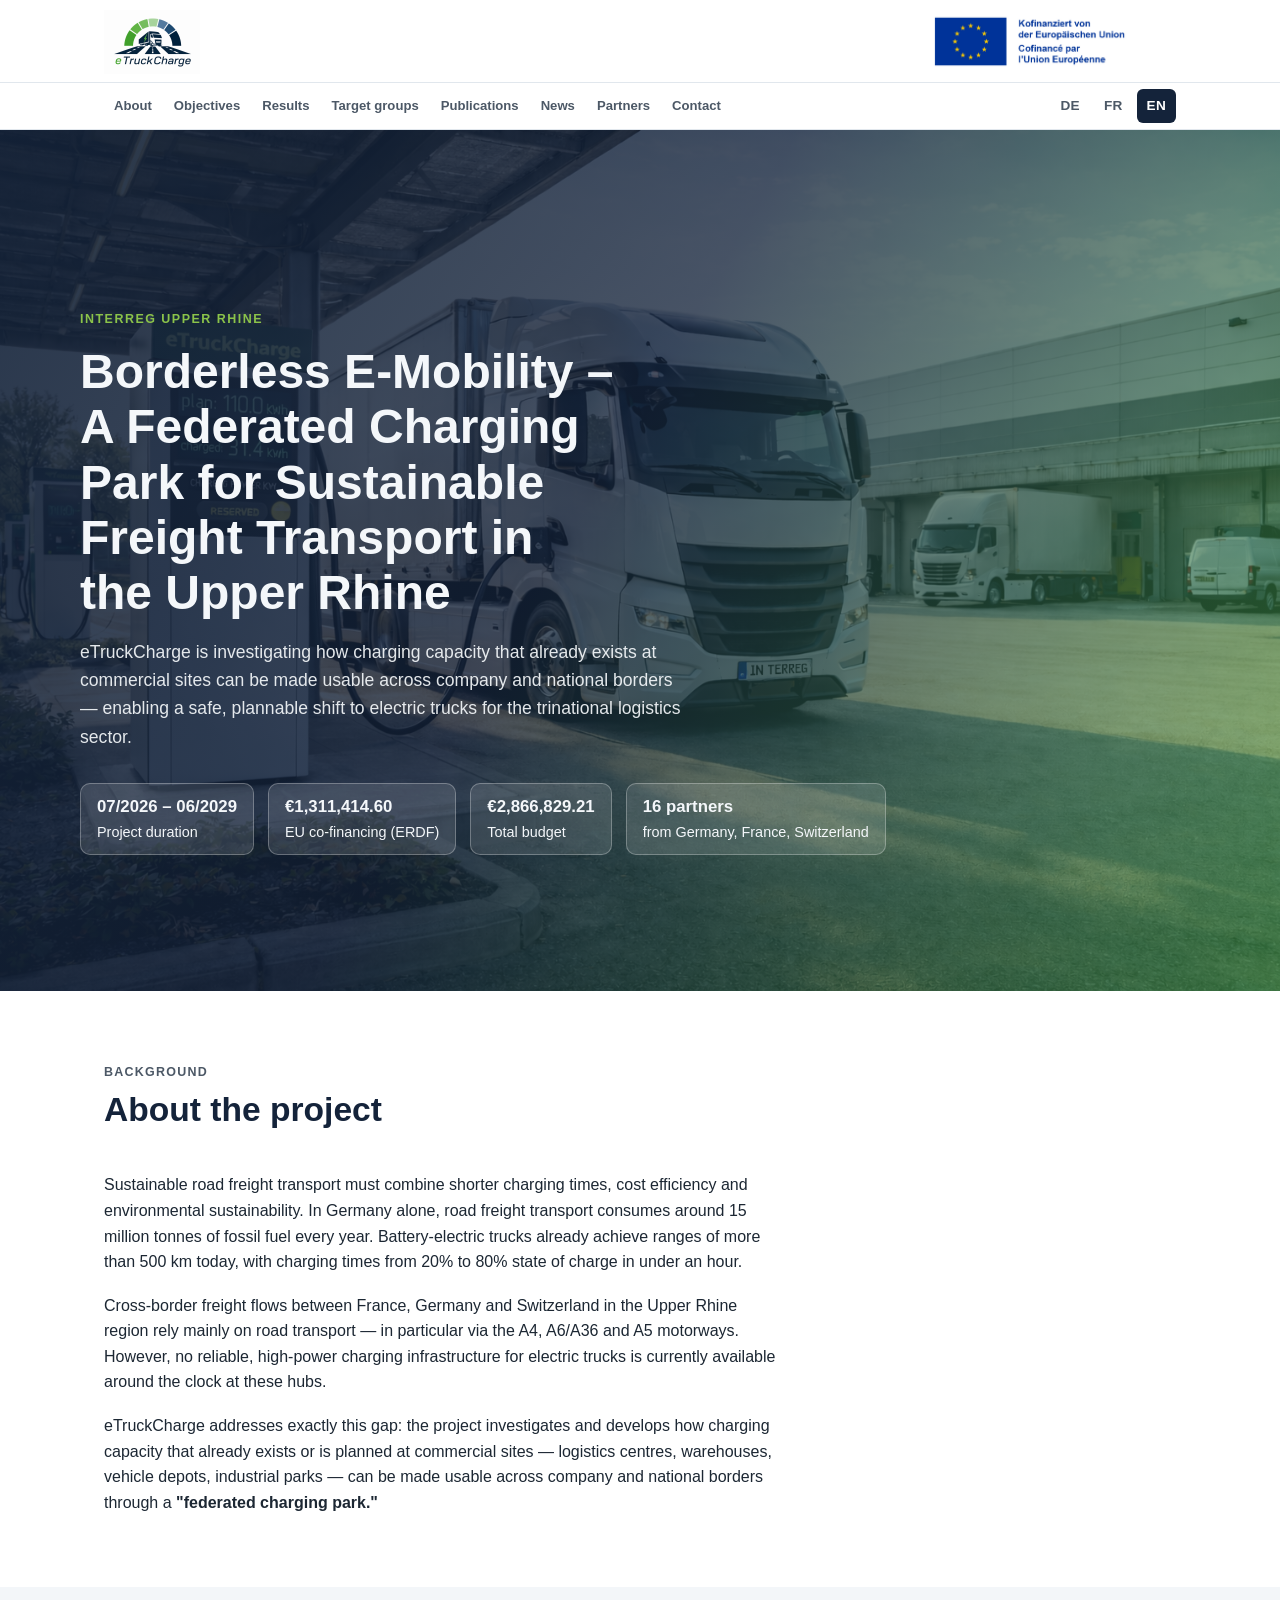
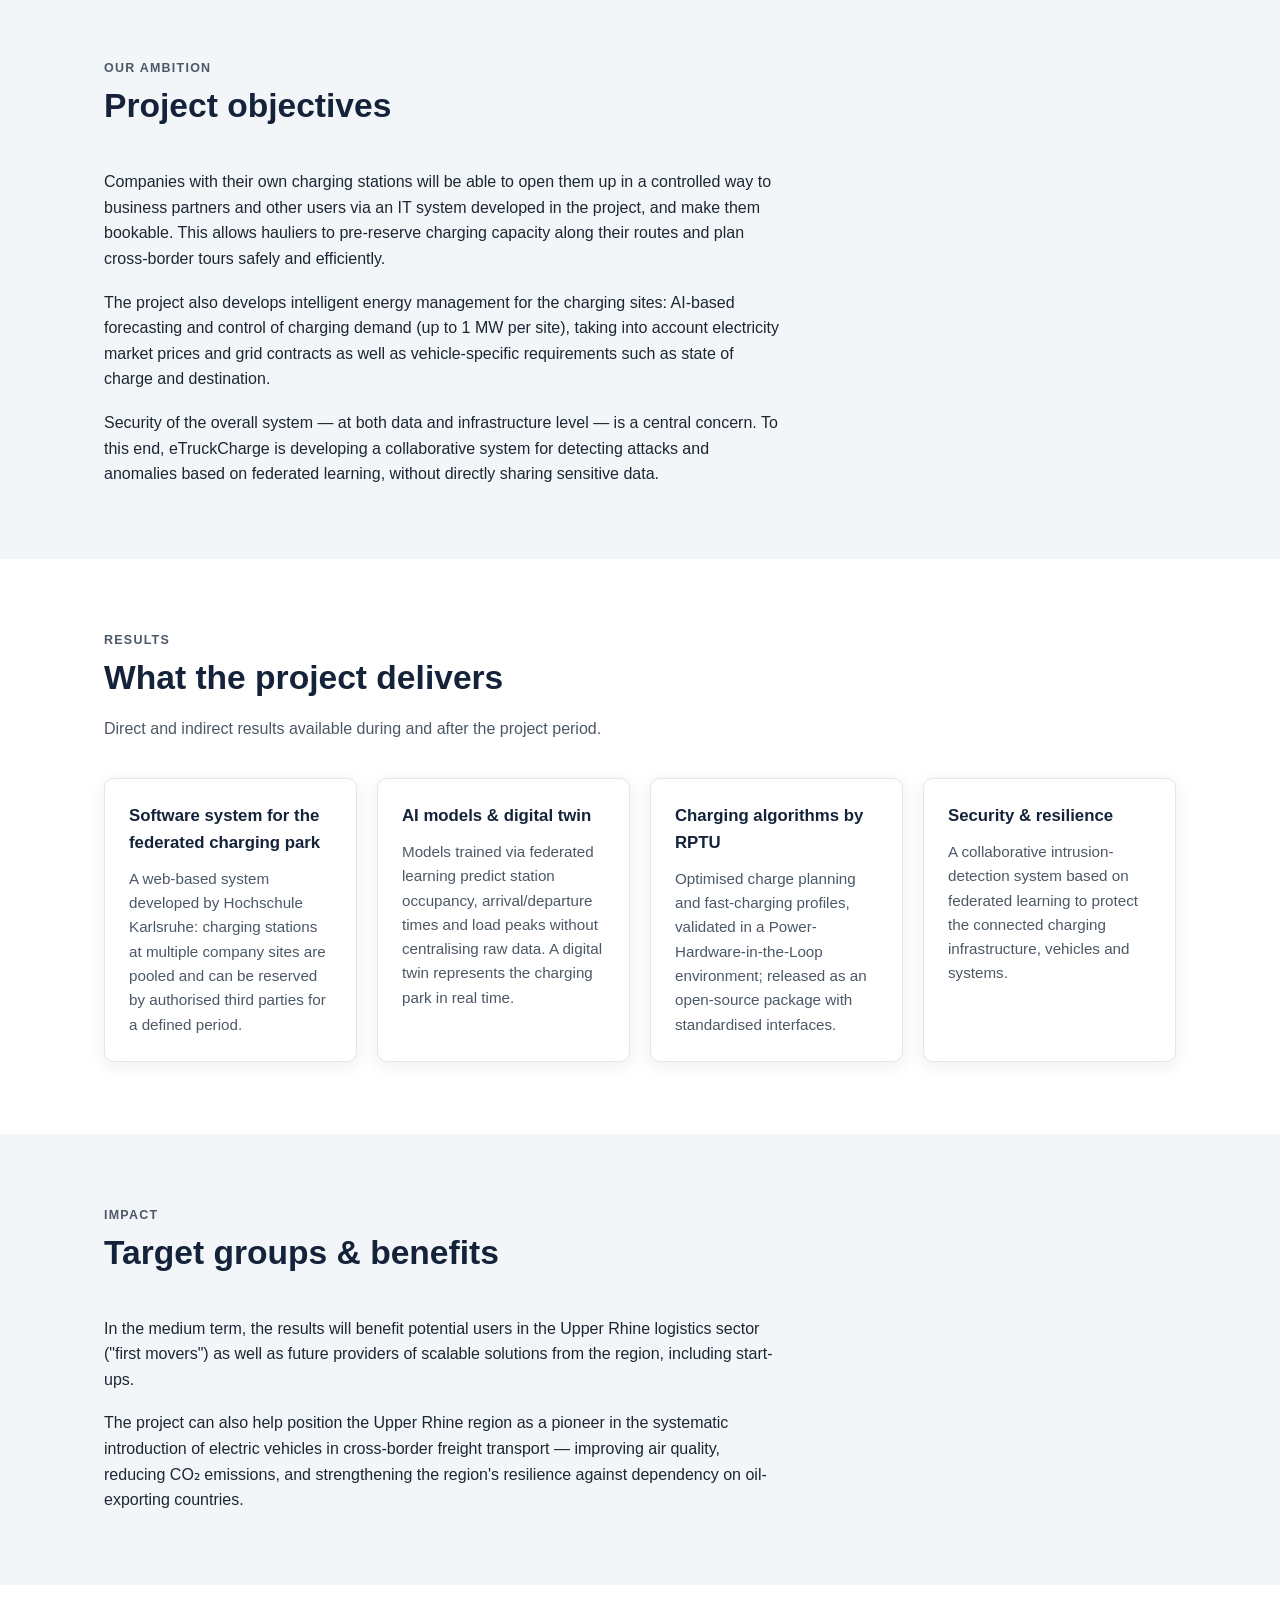
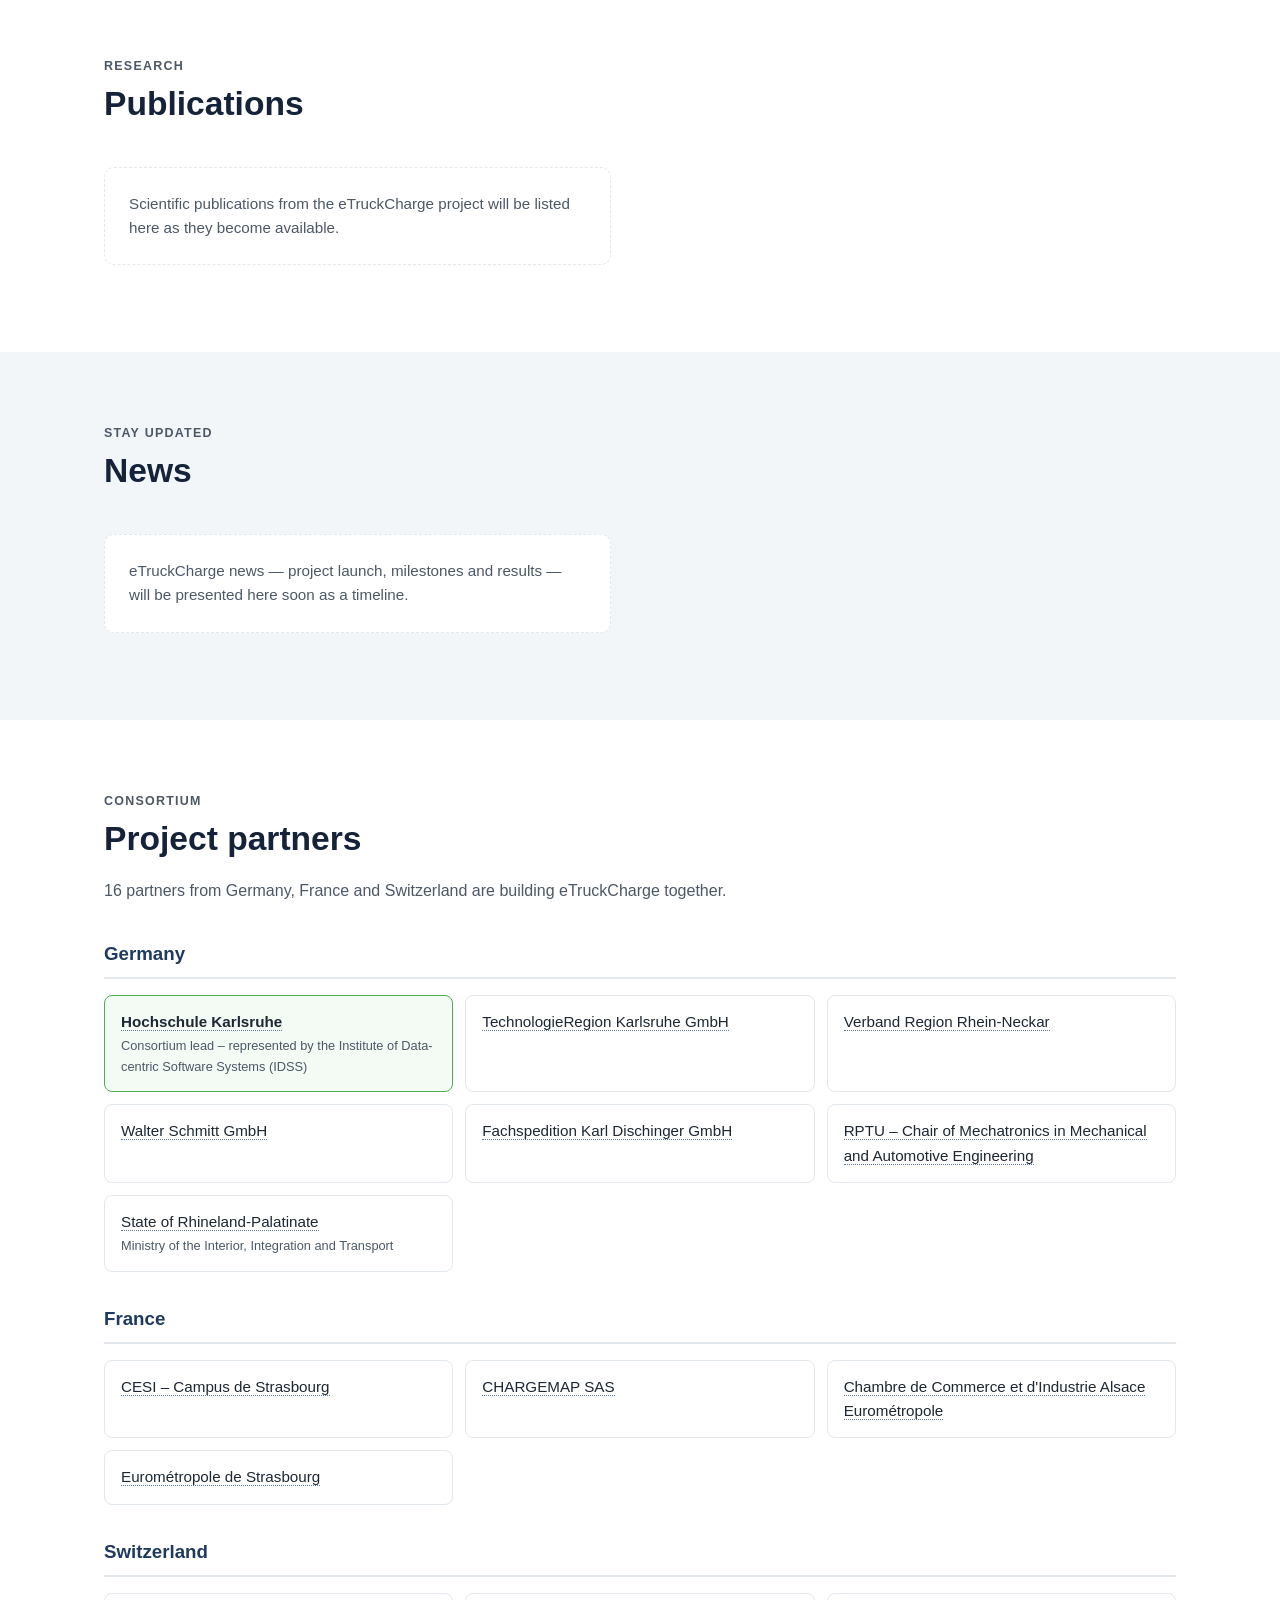
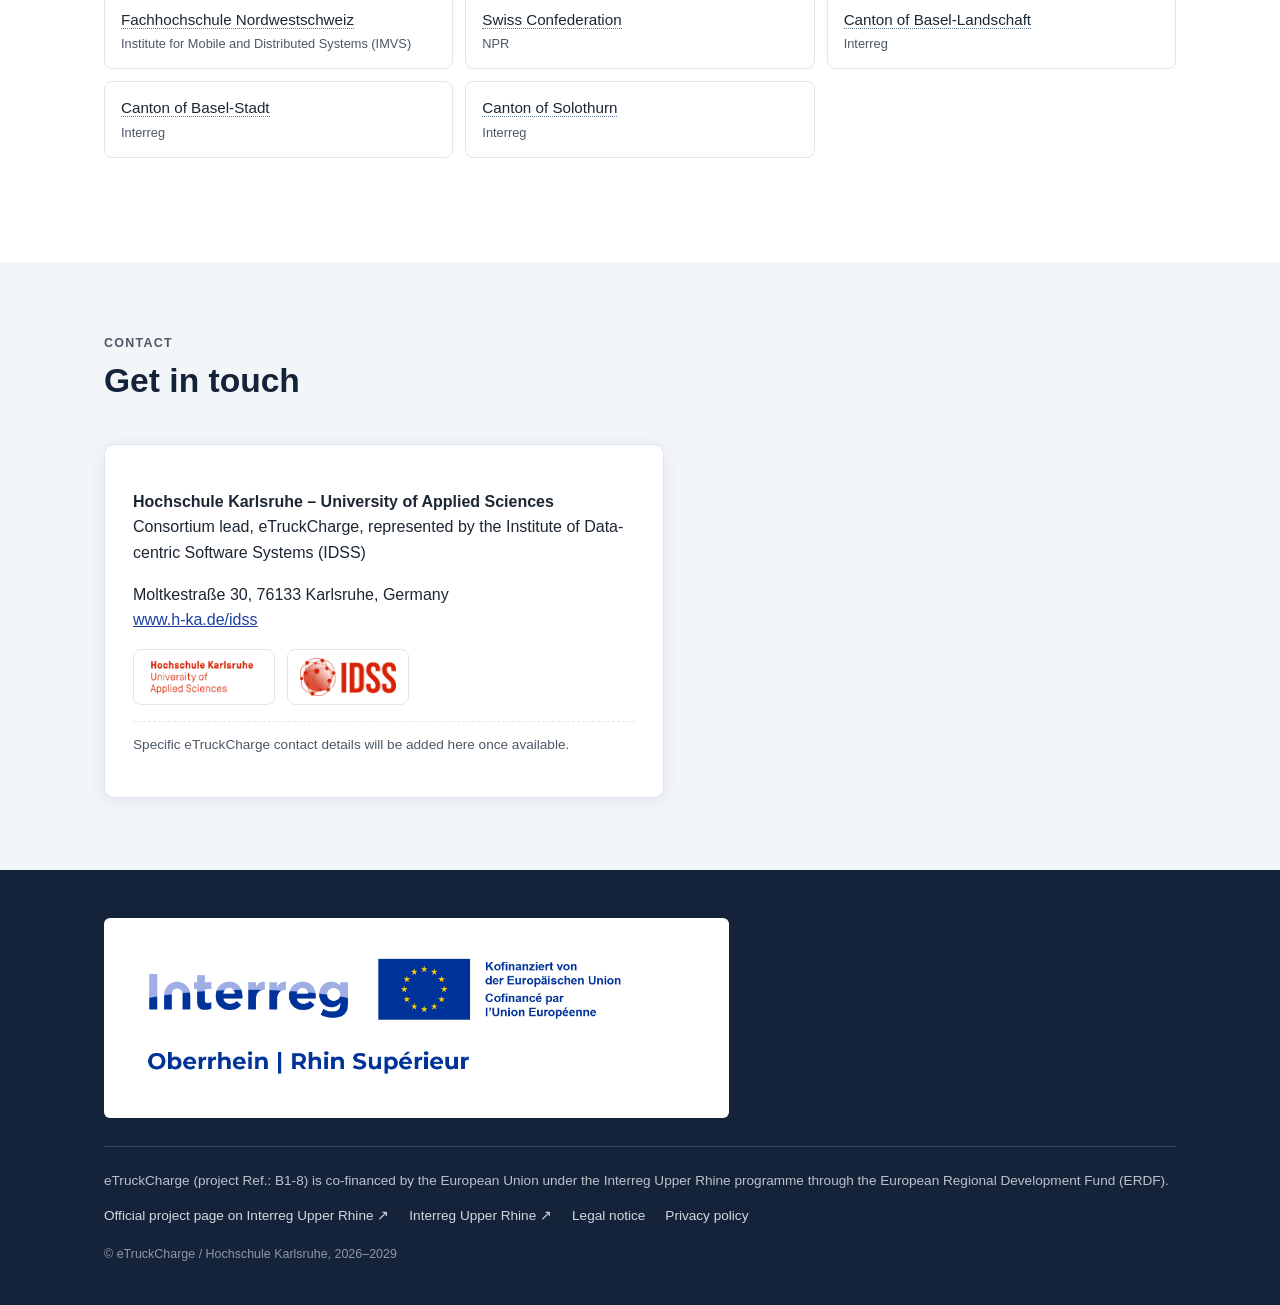
==== commit 524d57b9: "Link partner names to their websites; sync logo/text updates across DE/FR/EN - Each of the 16 partne" ====
--- a/en/index.html
+++ b/en/index.html
@@ -16,7 +16,7 @@
   <div class="header-top">
     <div class="container">
       <a class="brand" href="./">
-        <img src="../assets/img/logo/etruckcharge-logo.svg" alt="eTruckCharge logo">
+        <img src="../assets/img/logo/etruckcharge-logo.png" alt="eTruckCharge logo">
       </a>
       <span class="eu-emblem">
         <img src="../assets/img/interreg/eu-emblem-de.png" alt="Co-financed by the European Union – Interreg Upper Rhine">
@@ -36,9 +36,9 @@
         <li><a href="#contact">Contact</a></li>
       </ul>
       <ul class="lang-switch">
-        <li><a href="../de/">DE</a></li>
-        <li><a href="../fr/">FR</a></li>
-        <li><a href="../en/" aria-current="true">EN</a></li>
+        <li><a href="../de/index.html">DE</a></li>
+        <li><a href="../fr/index.html">FR</a></li>
+        <li><a href="../en/index.html" aria-current="true">EN</a></li>
       </ul>
     </div>
   </div>
@@ -50,7 +50,7 @@
       <img src="../assets/img/etruckcharge-hero.png" alt="Charging station for an electric truck at a logistics site">
     </div>
     <div class="hero-content container">
-      <p class="hero-eyebrow">Interreg Upper Rhine 2021–2027 · Priority B, OP3</p>
+      <p class="hero-eyebrow">Interreg Upper Rhine</p>
       <h1>Borderless E-Mobility – A Federated Charging Park for Sustainable Freight Transport in the Upper Rhine</h1>
       <p class="lead">
         eTruckCharge is investigating how charging capacity that already exists at commercial
@@ -228,34 +228,34 @@
         <h3>Germany</h3>
         <ul class="partner-list">
           <li class="lead-partner">
-            <span class="partner-name" tabindex="0">Hochschule Karlsruhe</span>
+            <a class="partner-name" href="https://www.h-ka.de/idss" target="_blank" rel="noopener">Hochschule Karlsruhe</a>
             <span class="partner-role">Consortium lead – represented by the Institute of Data-centric Software Systems (IDSS)</span>
             <span class="partner-logo-preview"><img src="../assets/img/partners/hka.png" alt="Hochschule Karlsruhe logo"></span>
           </li>
           <li>
-            <span class="partner-name" tabindex="0">TechnologieRegion Karlsruhe GmbH</span>
+            <a class="partner-name" href="https://trk.de/" target="_blank" rel="noopener">TechnologieRegion Karlsruhe GmbH</a>
             <span class="partner-logo-preview"><img src="../assets/img/partners/trk.png" alt="TechnologieRegion Karlsruhe GmbH logo"></span>
           </li>
           <li>
-            <span class="partner-name" tabindex="0">Verband Region Rhein-Neckar</span>
-            <span class="partner-logo-preview"><img src="../assets/img/partners/vrrn.png" alt="Verband Region Rhein-Neckar logo"></span>
-          </li>
-          <li>
-            <span class="partner-name" tabindex="0">Walter Schmitt GmbH</span>
+            <a class="partner-name" href="https://www.vrn.de/" target="_blank" rel="noopener">Verband Region Rhein-Neckar</a>
+            <span class="partner-logo-preview"><img src="../assets/img/partners/vrn.png" alt="Verband Region Rhein-Neckar logo"></span>
+          </li>
+          <li>
+            <a class="partner-name" href="https://www.logistik-schmitt.de/" target="_blank" rel="noopener">Walter Schmitt GmbH</a>
             <span class="partner-logo-preview"><img src="../assets/img/partners/schmitt.png" alt="Walter Schmitt GmbH logo"></span>
           </li>
           <li>
-            <span class="partner-name" tabindex="0">Fachspedition Karl Dischinger GmbH</span>
-            <span class="partner-logo-preview"><img src="../assets/img/partners/dischinger.png" alt="Fachspedition Karl Dischinger GmbH logo"></span>
-          </li>
-          <li>
-            <span class="partner-name" tabindex="0">RPTU – Chair of Mechatronics in Mechanical and Automotive Engineering</span>
-            <span class="partner-logo-preview"><img src="../assets/img/partners/rptu.png" alt="RPTU logo"></span>
-          </li>
-          <li>
-            <span class="partner-name" tabindex="0">State of Rhineland-Palatinate</span>
+            <a class="partner-name" href="https://www.karldischinger.de/" target="_blank" rel="noopener">Fachspedition Karl Dischinger GmbH</a>
+            <span class="partner-logo-preview"><img src="../assets/img/partners/dischinger.svg" alt="Fachspedition Karl Dischinger GmbH logo"></span>
+          </li>
+          <li>
+            <a class="partner-name" href="https://rptu.de/" target="_blank" rel="noopener">RPTU – Chair of Mechatronics in Mechanical and Automotive Engineering</a>
+            <span class="partner-logo-preview"><img src="../assets/img/partners/rptu.svg" alt="RPTU logo"></span>
+          </li>
+          <li>
+            <a class="partner-name" href="https://mdi.rlp.de/" target="_blank" rel="noopener">State of Rhineland-Palatinate</a>
             <span class="partner-role">Ministry of the Interior, Integration and Transport</span>
-            <span class="partner-logo-preview"><img src="../assets/img/partners/rlp.png" alt="State of Rhineland-Palatinate logo"></span>
+            <span class="partner-logo-preview"><img src="../assets/img/partners/rlp.svg" alt="State of Rhineland-Palatinate logo"></span>
           </li>
         </ul>
       </div>
@@ -264,19 +264,19 @@
         <h3>France</h3>
         <ul class="partner-list">
           <li>
-            <span class="partner-name" tabindex="0">CESI – Campus de Strasbourg</span>
+            <a class="partner-name" href="https://lineact.cesi.fr/" target="_blank" rel="noopener">CESI – Campus de Strasbourg</a>
             <span class="partner-logo-preview"><img src="../assets/img/partners/cesi.png" alt="CESI logo"></span>
           </li>
           <li>
-            <span class="partner-name" tabindex="0">CHARGEMAP SAS</span>
-            <span class="partner-logo-preview"><img src="../assets/img/partners/chargemap.png" alt="CHARGEMAP SAS logo"></span>
-          </li>
-          <li>
-            <span class="partner-name" tabindex="0">Chambre de Commerce et d'Industrie Alsace Eurométropole</span>
+            <a class="partner-name" href="https://chargemap.com/en-gb" target="_blank" rel="noopener">CHARGEMAP SAS</a>
+            <span class="partner-logo-preview"><img src="../assets/img/partners/chargemap.svg" alt="CHARGEMAP SAS logo"></span>
+          </li>
+          <li>
+            <a class="partner-name" href="https://www.alsace-eurometropole.cci.fr/" target="_blank" rel="noopener">Chambre de Commerce et d'Industrie Alsace Eurométropole</a>
             <span class="partner-logo-preview"><img src="../assets/img/partners/cci-alsace.png" alt="CCI Alsace Eurométropole logo"></span>
           </li>
           <li>
-            <span class="partner-name" tabindex="0">Eurométropole de Strasbourg</span>
+            <a class="partner-name" href="http://www.strasbourg.eu/" target="_blank" rel="noopener">Eurométropole de Strasbourg</a>
             <span class="partner-logo-preview"><img src="../assets/img/partners/strasbourg.png" alt="Eurométropole de Strasbourg logo"></span>
           </li>
         </ul>
@@ -286,27 +286,27 @@
         <h3>Switzerland</h3>
         <ul class="partner-list">
           <li>
-            <span class="partner-name" tabindex="0">Fachhochschule Nordwestschweiz</span>
+            <a class="partner-name" href="https://www.fhnw.ch" target="_blank" rel="noopener">Fachhochschule Nordwestschweiz</a>
             <span class="partner-role">Institute for Mobile and Distributed Systems (IMVS)</span>
-            <span class="partner-logo-preview"><img src="../assets/img/partners/fhnw.png" alt="Fachhochschule Nordwestschweiz logo"></span>
-          </li>
-          <li>
-            <span class="partner-name" tabindex="0">Swiss Confederation</span>
+            <span class="partner-logo-preview"><img src="../assets/img/partners/fhnw.svg" alt="Fachhochschule Nordwestschweiz logo"></span>
+          </li>
+          <li>
+            <a class="partner-name" href="https://www.admin.ch/gov/de/start.html" target="_blank" rel="noopener">Swiss Confederation</a>
             <span class="partner-role">NPR</span>
             <span class="partner-logo-preview"><img src="../assets/img/partners/ch-npr.png" alt="Swiss Confederation logo"></span>
           </li>
           <li>
-            <span class="partner-name" tabindex="0">Canton of Basel-Landschaft</span>
+            <a class="partner-name" href="https://www.baselland.ch/" target="_blank" rel="noopener">Canton of Basel-Landschaft</a>
             <span class="partner-role">Interreg</span>
             <span class="partner-logo-preview"><img src="../assets/img/partners/basel-landschaft.png" alt="Canton of Basel-Landschaft logo"></span>
           </li>
           <li>
-            <span class="partner-name" tabindex="0">Canton of Basel-Stadt</span>
+            <a class="partner-name" href="https://www.bs.ch/" target="_blank" rel="noopener">Canton of Basel-Stadt</a>
             <span class="partner-role">Interreg</span>
             <span class="partner-logo-preview"><img src="../assets/img/partners/basel-stadt.png" alt="Canton of Basel-Stadt logo"></span>
           </li>
           <li>
-            <span class="partner-name" tabindex="0">Canton of Solothurn</span>
+            <a class="partner-name" href="https://so.ch/" target="_blank" rel="noopener">Canton of Solothurn</a>
             <span class="partner-role">Interreg</span>
             <span class="partner-logo-preview"><img src="../assets/img/partners/solothurn.png" alt="Canton of Solothurn logo"></span>
           </li>
@@ -326,7 +326,7 @@
         Consortium lead, eTruckCharge, represented by the Institute of Data-centric Software
         Systems (IDSS)</p>
         <p>Moltkestraße 30, 76133 Karlsruhe, Germany<br>
-        <a href="https://www.h-ka.de">www.h-ka.de</a></p>
+        <a href="https://www.h-ka.de/idss">www.h-ka.de/idss</a></p>
         <div class="hka-logos">
           <img src="../assets/img/partners/hka.png" alt="Hochschule Karlsruhe logo">
           <img src="../assets/img/partners/idss.png" alt="Institute of Data-centric Software Systems (IDSS) logo">
@@ -342,20 +342,20 @@
 <footer class="site-footer">
   <div class="container">
     <div class="footer-cobranding">
-      <img class="etc-logo" src="../assets/img/logo/etruckcharge-logo.svg" alt="eTruckCharge">
-      <span class="divider"></span>
+            <!--<img class="etc-logo" src="../assets/img/logo/etruckcharge-logo_slim.png" alt="eTruckCharge">
+      <span class="divider"></span>-->
       <img class="interreg-logo" src="../assets/img/interreg/logo-de-first.jpg" alt="Interreg Oberrhein | Rhin Supérieur – co-financed by the European Union">
     </div>
     <p class="footer-funding-note">
-      eTruckCharge (project no. 22614) is co-financed by the European Union under the Interreg
-      Upper Rhine 2021–2027 programme through the European Regional Development Fund (ERDF).
+      eTruckCharge (project Ref.: B1-8) is co-financed by the European Union under the Interreg
+      Upper Rhine programme through the European Regional Development Fund (ERDF).
       <!-- The English Interreg logo variant is marked "permission requested" in the official
            asset pack; until that permission is confirmed, this page reuses the approved
            DE/FR lockup and states the funding acknowledgement in English as plain text. -->
     </p>
     <p class="footer-links">
       <a href="https://www.interreg-oberrhein.eu/projet/etruckcharge/" target="_blank" rel="noopener">Official project page on Interreg Upper Rhine ↗</a>
-      <a href="https://www.interreg-oberrhein.eu/" target="_blank" rel="noopener">Interreg Upper Rhine 2021–2027 ↗</a>
+      <a href="https://www.interreg-oberrhein.eu/" target="_blank" rel="noopener">Interreg Upper Rhine ↗</a>
       <a href="#">Legal notice</a>
       <a href="#">Privacy policy</a>
     </p>
--- a/assets/css/style.css
+++ b/assets/css/style.css
@@ -79,10 +79,12 @@
   flex-shrink: 0;
 }
 
-/* eTruckCharge's own logo stays visibly smaller than the EU emblem on the
-   right, per Interreg/EU funding-visibility rules on relative logo size. */
+/* NOTE: doubled to 64px on explicit user request (2026-08-12), which makes
+   it taller than the 52px EU emblem below — a deliberate deviation from the
+   Interreg/EU funding-visibility rule on relative logo size documented in
+   CLAUDE.md. Revisit before publishing if compliance is required. */
 .site-header .brand img {
-  height: 32px;
+  height: 64px;
   width: auto;
 }
 
@@ -91,7 +93,7 @@
 }
 
 .header-top .eu-emblem img {
-  height: 52px;
+  height: 60px;
   width: auto;
   display: block;
 }
@@ -371,11 +373,19 @@
   margin-top: 2px;
 }
 
-/* Partner name reveals its logo on hover/focus (keyboard-accessible via
-   tabindex on .partner-name and :focus-within on the list item). */
+/* Partner name links to the partner's website and reveals its logo on
+   hover/focus (:focus-within on the list item; anchors are natively
+   focusable so no tabindex is needed). */
 .partner-name {
   border-bottom: 1px dotted var(--color-steel);
-  cursor: default;
+  color: inherit;
+  text-decoration: none;
+  cursor: pointer;
+}
+
+.partner-name:hover {
+  color: var(--color-interreg-blue);
+  border-bottom-color: var(--color-interreg-blue);
 }
 
 .partner-name:focus-visible {
@@ -481,7 +491,7 @@
 }
 
 .footer-cobranding img.etc-logo {
-  height: 64px;
+  height: 35px;
   width: auto;
   background: #fff;
   padding: 8px 14px;
@@ -495,7 +505,7 @@
 }
 
 .footer-cobranding img.interreg-logo {
-  height: 110px;
+  height: 200px;
   width: auto;
   background: #fff;
   padding: 10px 14px;
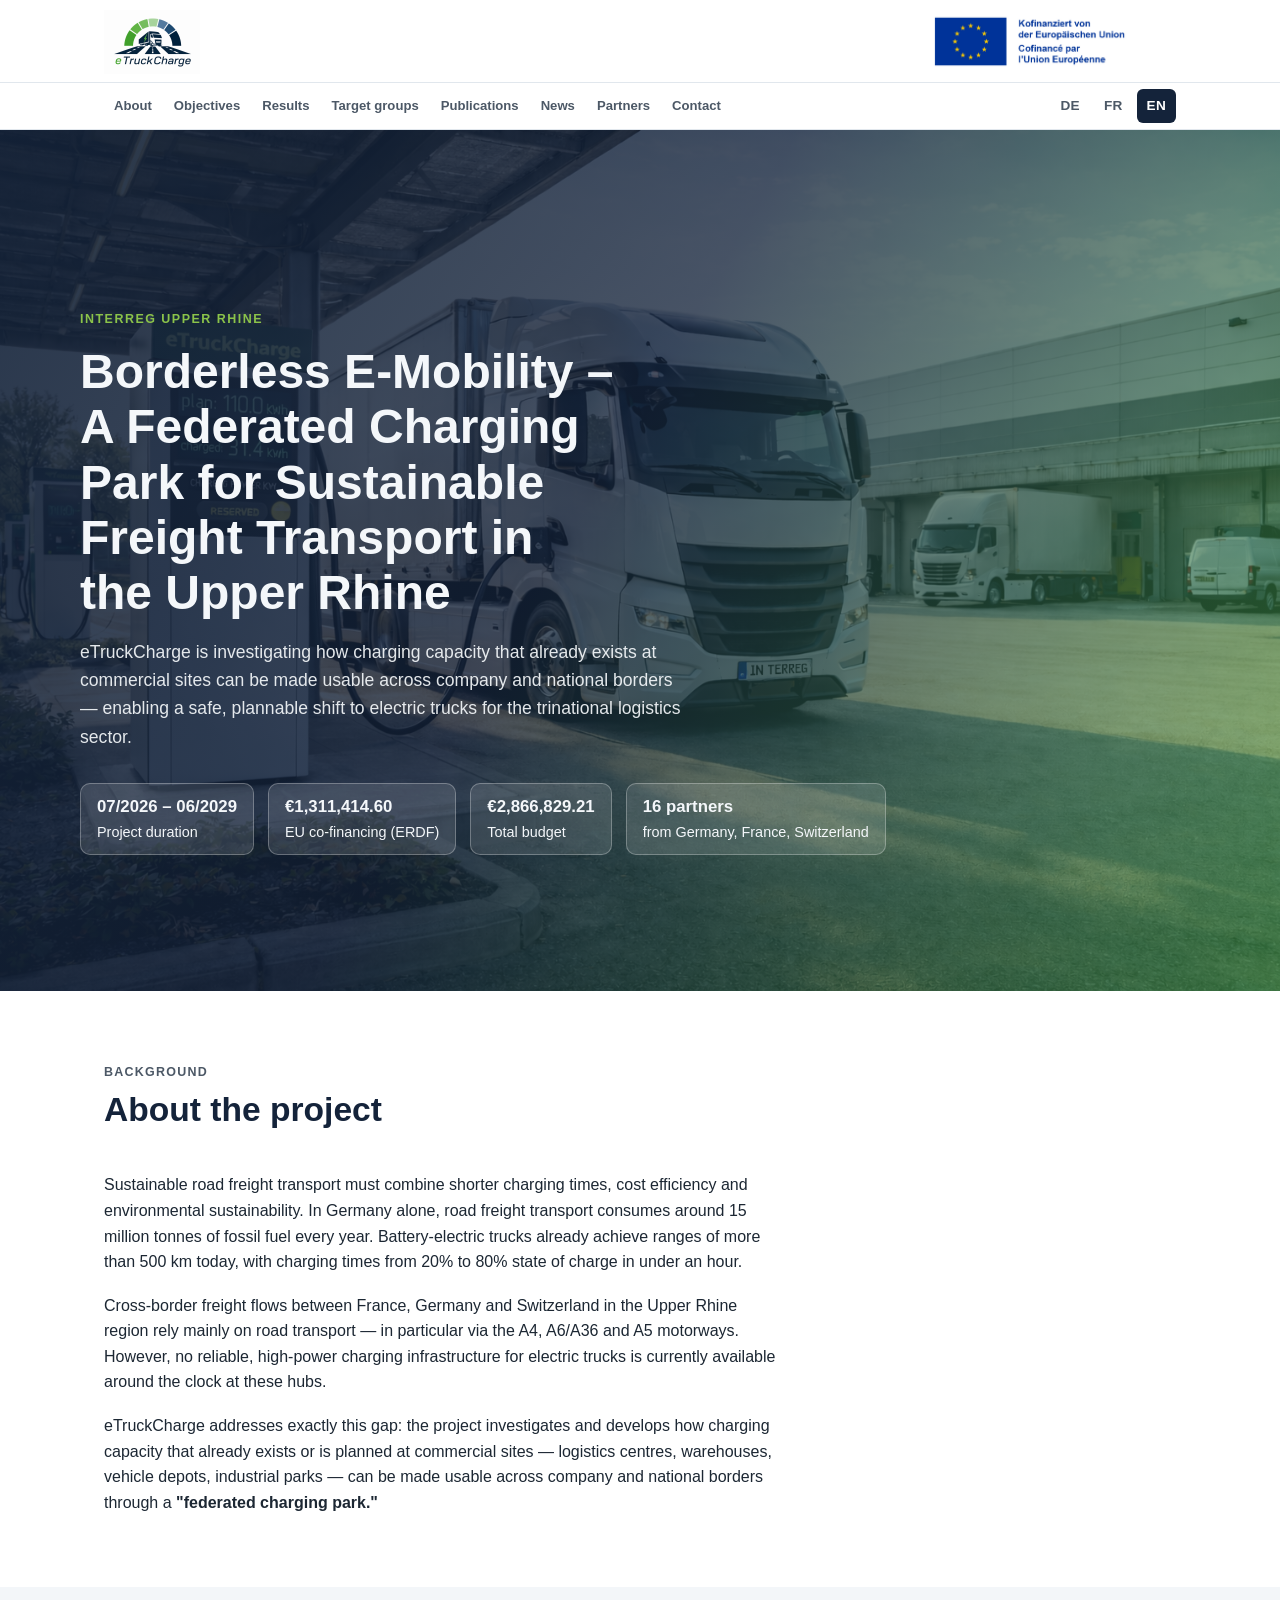
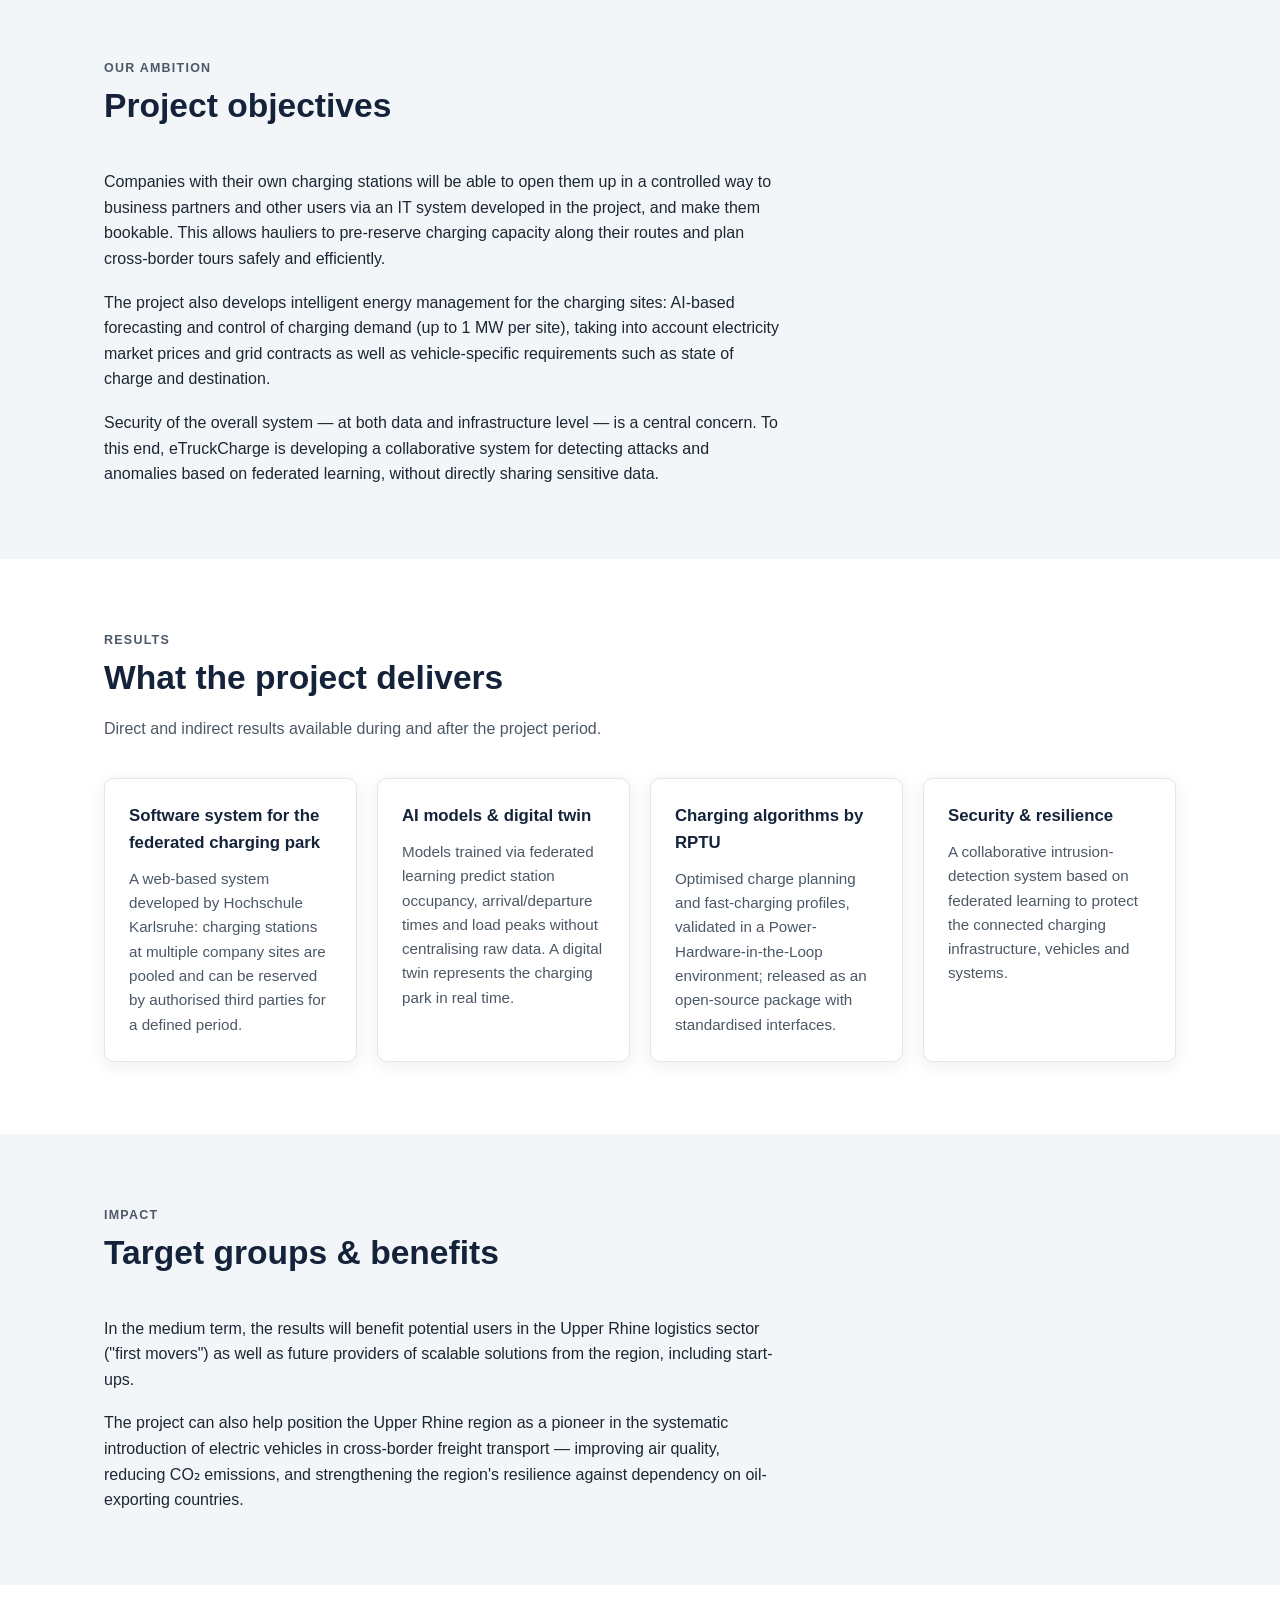
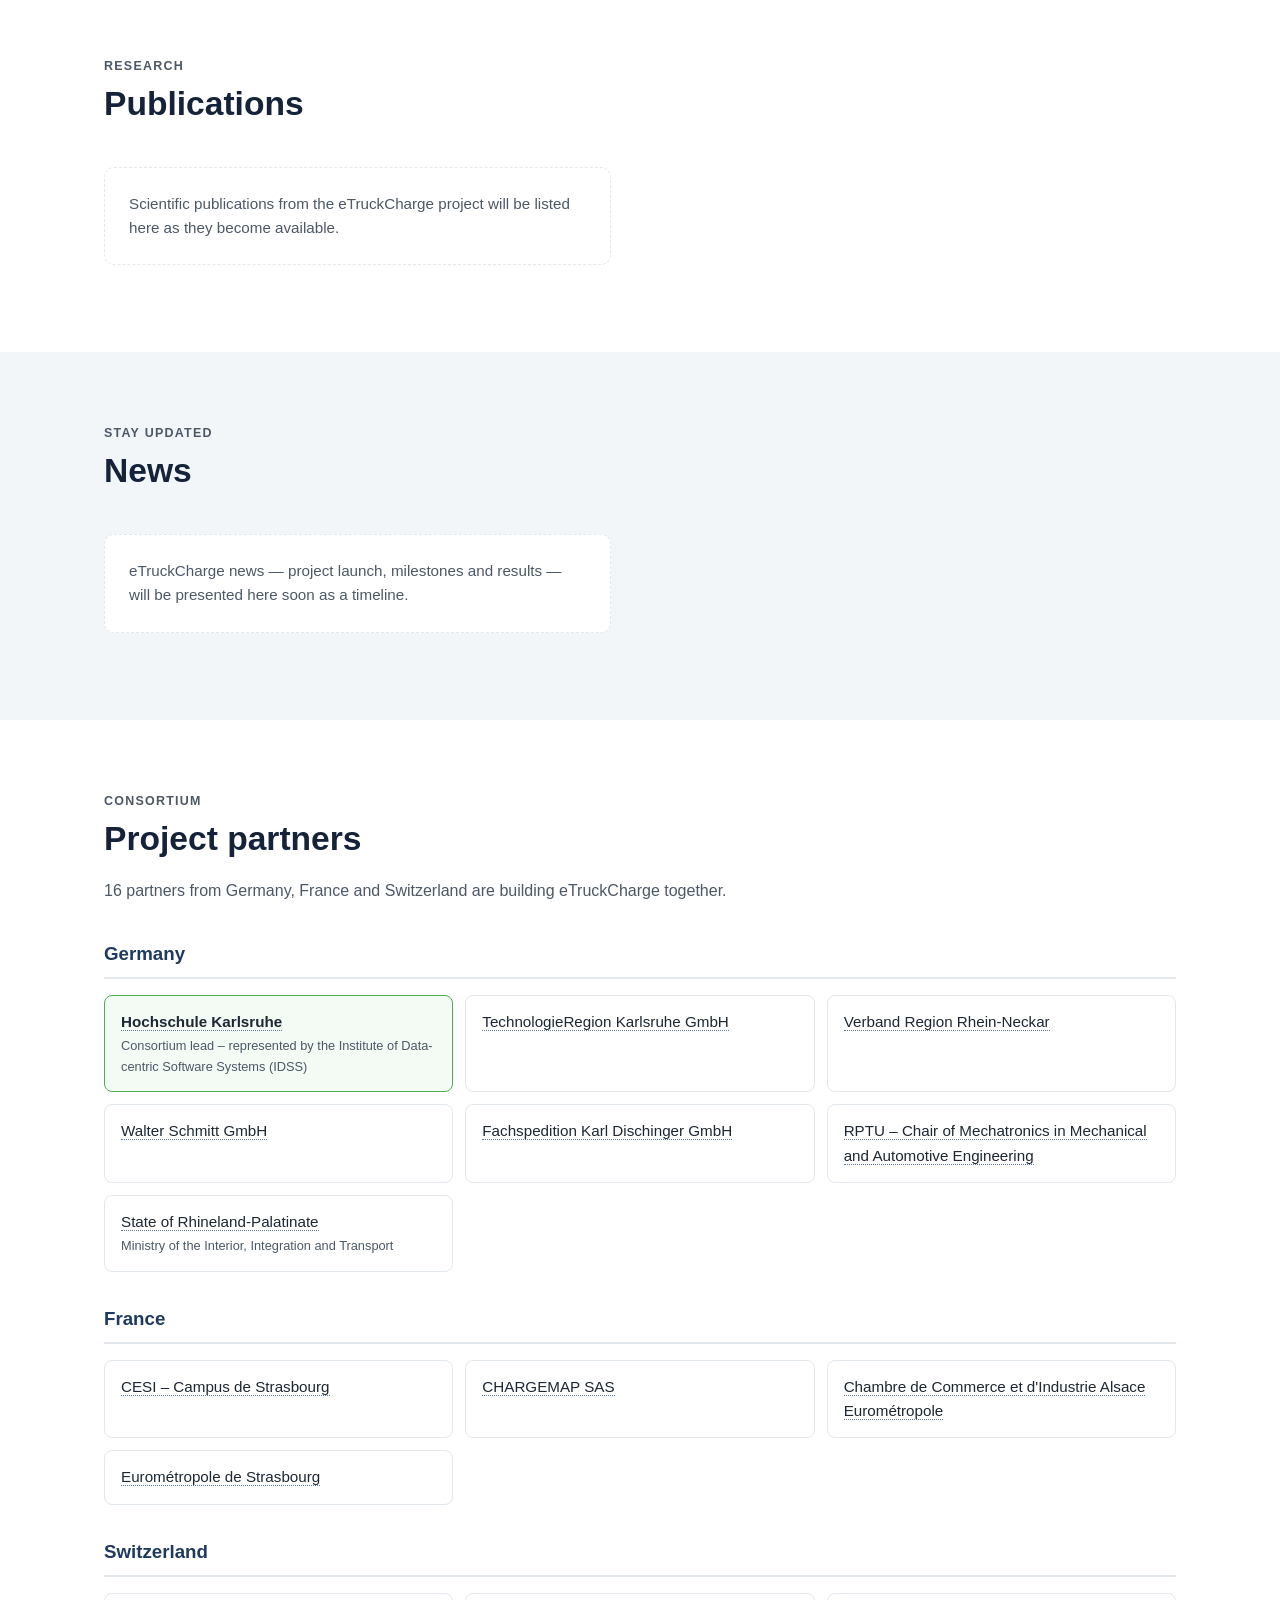
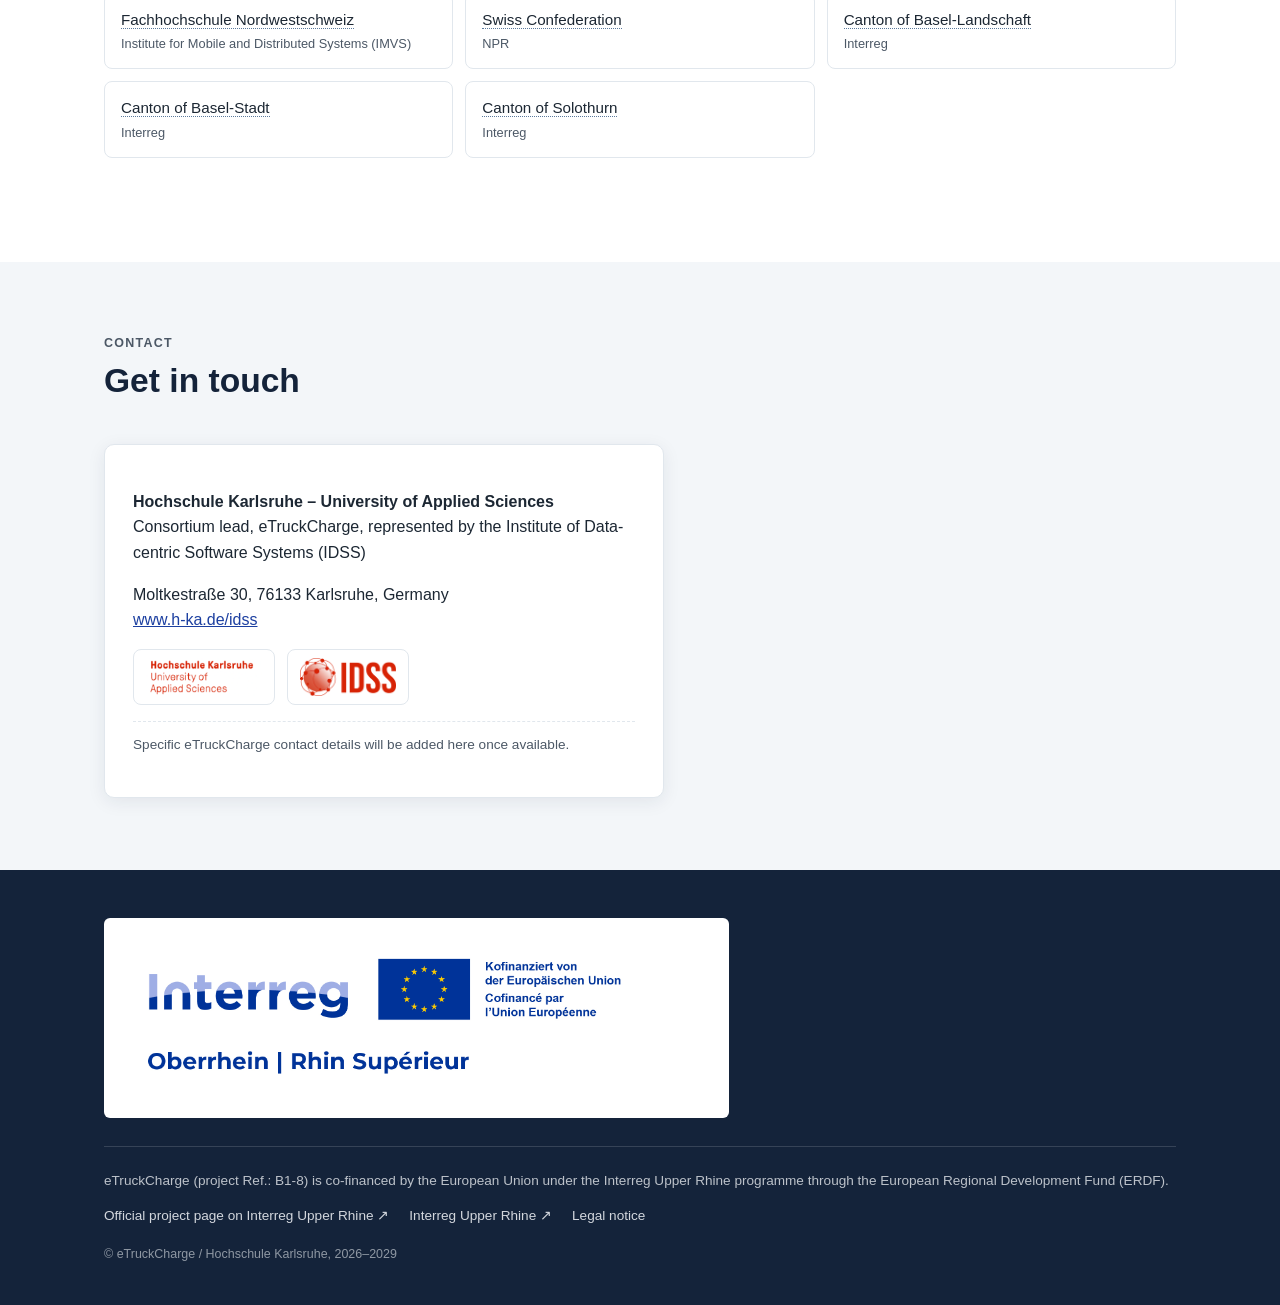
==== commit 7939b2c7: "Remove privacy policy link, point Impressum at contact section The site collects no user data (no tr" ====
--- a/en/index.html
+++ b/en/index.html
@@ -356,8 +356,7 @@
     <p class="footer-links">
       <a href="https://www.interreg-oberrhein.eu/projet/etruckcharge/" target="_blank" rel="noopener">Official project page on Interreg Upper Rhine ↗</a>
       <a href="https://www.interreg-oberrhein.eu/" target="_blank" rel="noopener">Interreg Upper Rhine ↗</a>
-      <a href="#">Legal notice</a>
-      <a href="#">Privacy policy</a>
+      <a href="#contact">Legal notice</a>
     </p>
     <p class="footer-meta">© eTruckCharge / Hochschule Karlsruhe, 2026–2029</p>
   </div>
